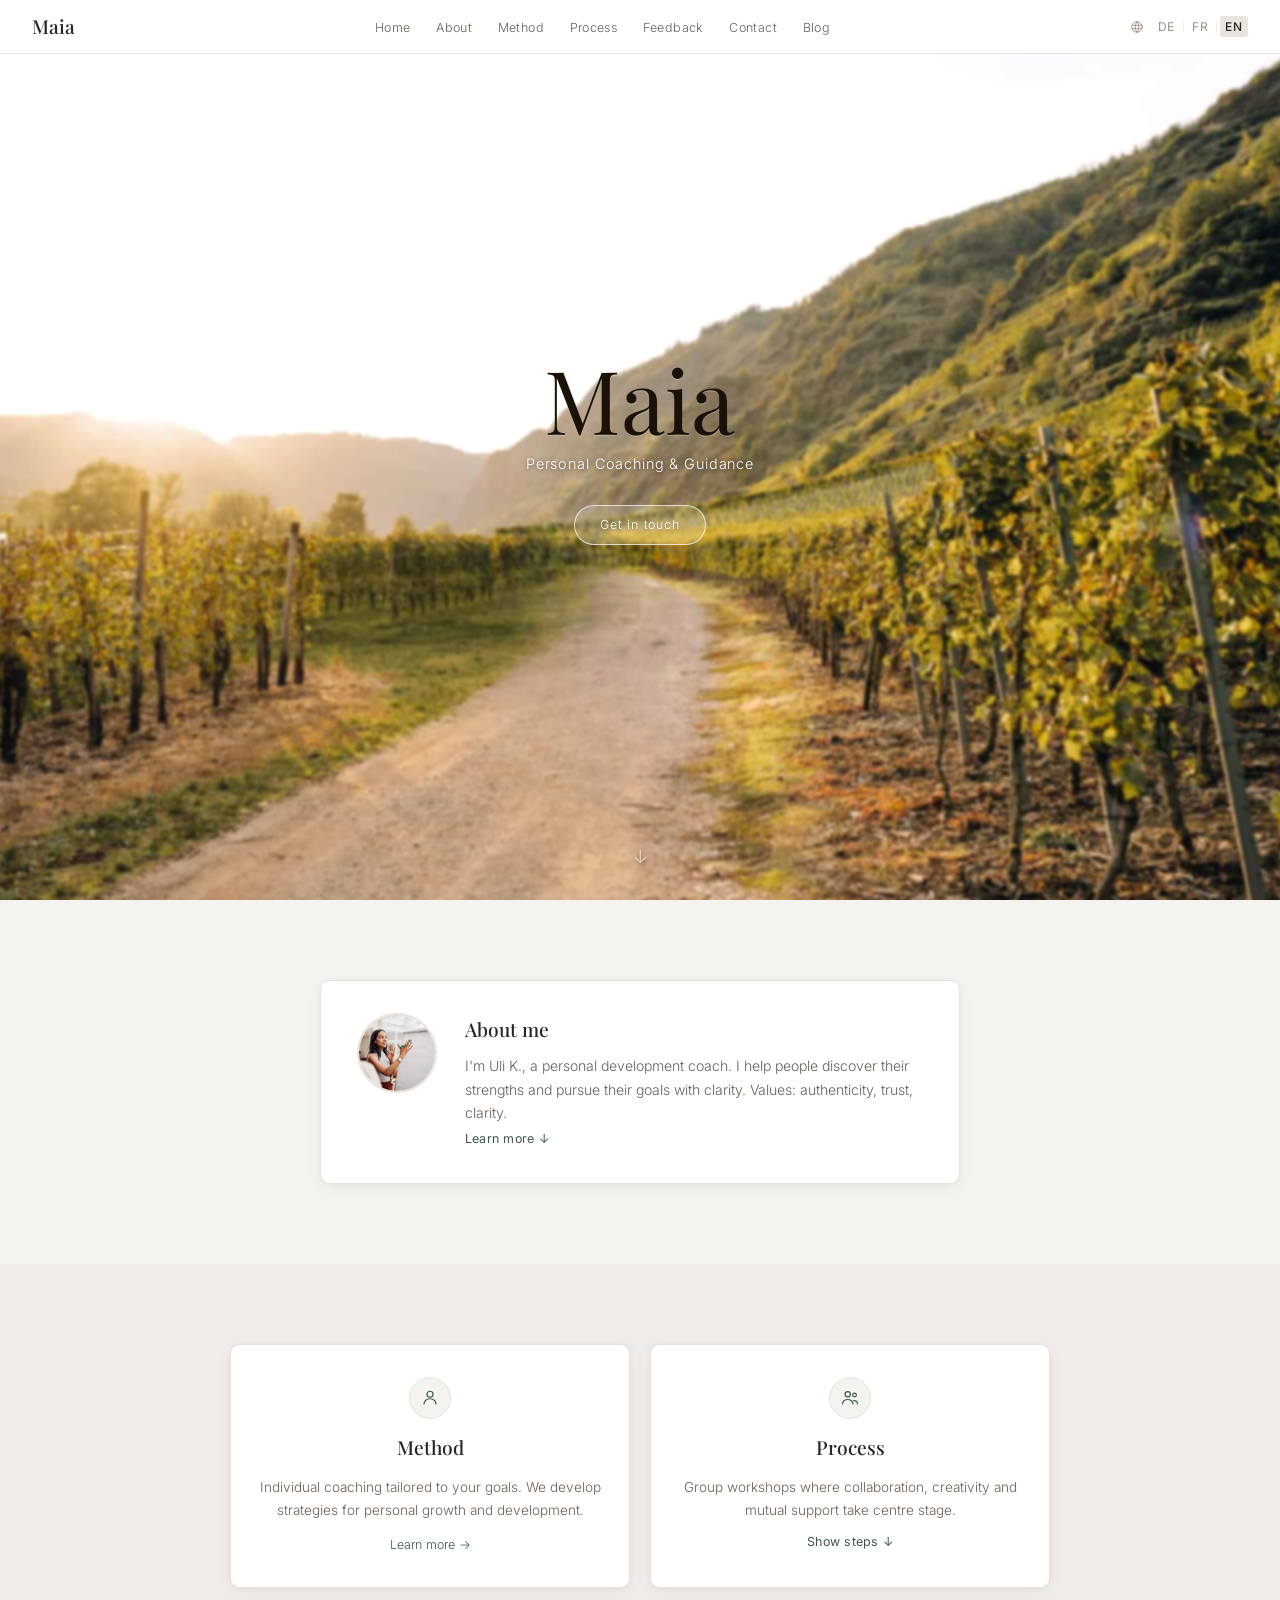
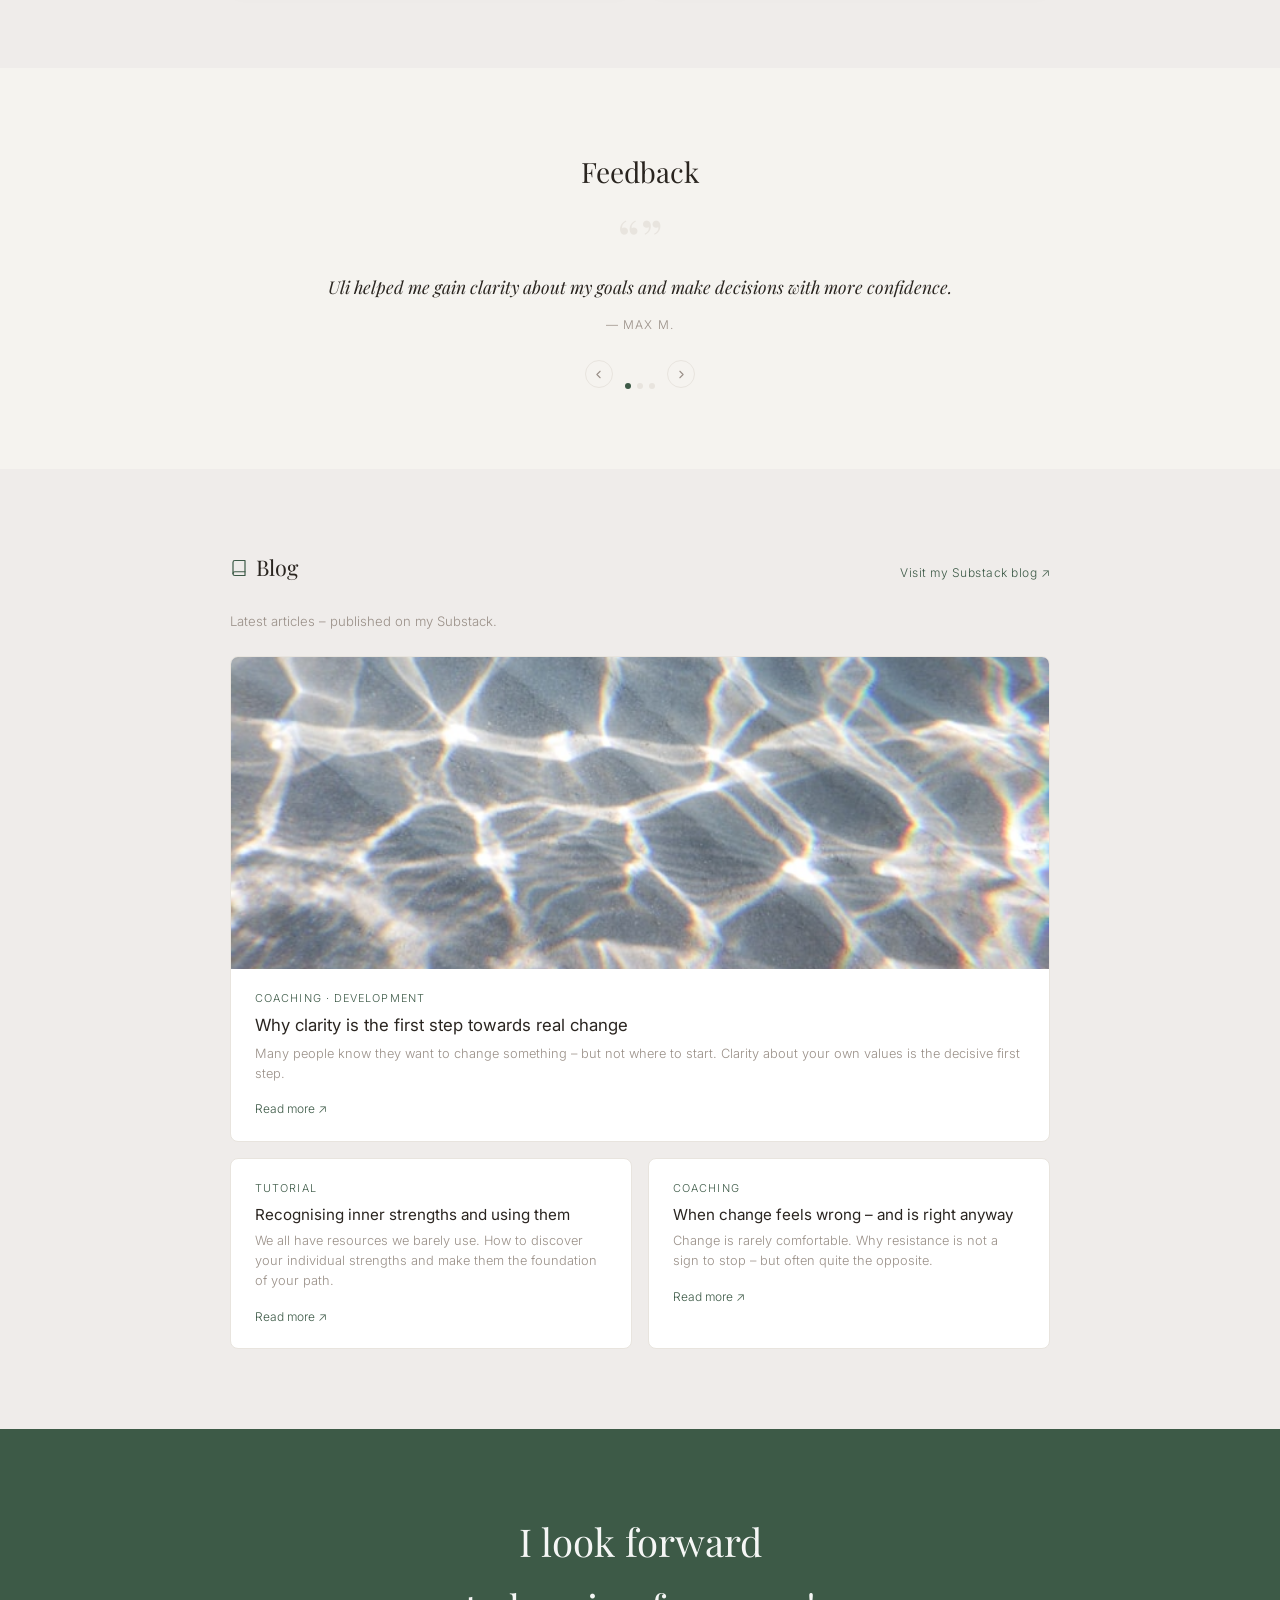
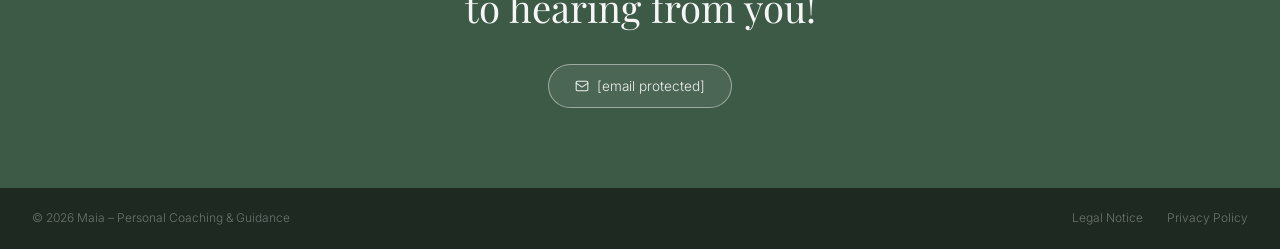
==== index.html @ 4d52a499 "Add files via upload" ====
<!DOCTYPE html>
<html lang="de">
<head>
  <meta charset="UTF-8" />
  <meta name="viewport" content="width=device-width, initial-scale=1.0" />
  <title>Maia · Coaching & Begleitung</title>

  <!-- Open Graph -->
  <meta property="og:title"       content="Maia · Persönliches Coaching & Begleitung" />
  <meta property="og:description" content="Coaching für persönliche Entwicklung – ich helfe Menschen, ihre Stärken zu entdecken und klar ihre Ziele zu verfolgen." />
  <meta property="og:type"        content="website" />
  <meta property="og:url"         content="https://maia-coaching.de/" />
  <meta property="og:image"       content="images/walk.jpg" />
  <meta property="og:locale"      content="de_DE" />
  <meta property="og:locale:alternate" content="fr_FR" />
  <meta property="og:locale:alternate" content="en_GB" />
  <meta name="description"        content="Coaching für persönliche Entwicklung – ich helfe Menschen, ihre Stärken zu entdecken und klar ihre Ziele zu verfolgen." />
  <link rel="preconnect" href="https://fonts.googleapis.com" />
  <link rel="preconnect" href="https://fonts.gstatic.com" crossorigin />
  <link href="https://fonts.googleapis.com/css2?family=Playfair+Display:ital,wght@0,400;0,500;1,400&family=Inter:wght@300;400;500&display=swap" rel="stylesheet" />
  <link rel="stylesheet" href="style.css" />

  <style>
    /* ── HERO ── */
    #hero {
      position: relative;
      height: 100vh;
      min-height: 540px;
      display: flex;
      align-items: center;
      justify-content: center;
      text-align: center;
      overflow: hidden;
    }
    .hero-img {
      position: absolute;
      inset: 0;
      width: 100%; height: 100%;
      object-fit: cover;
      object-position: center bottom;
      filter: blur(1.5px) brightness(1.02);
      transform: scale(1.02); /* verhindert weißen Rand durch blur */
    }
    .hero-content {
      position: relative;
      z-index: 2;
    }
    .hero-content h1 {
      font-family: var(--serif);
      font-size: clamp(3.2rem, 8vw, 5.5rem);
      font-weight: 400;
      line-height: 1;
      margin-bottom: .6rem;
      color: #1a1208;
      text-shadow: 0 1px 0 rgba(255,255,255,.3);
    }
    .hero-content .tagline {
      font-size: .9rem;
      font-weight: 300;
      letter-spacing: .06em;
      color: #fff;
      text-shadow: 0 1px 4px rgba(0,0,0,.5);
      margin-bottom: 1.75rem;
    }
    .btn-cta {
      display: inline-block;
      padding: .55rem 1.6rem;
      background: rgba(255,255,255,.18);
      border: 1px solid rgba(255,255,255,.7);
      color: #fff;
      font-size: .78rem;
      letter-spacing: .06em;
      border-radius: 100px;
      transition: background .2s;
      text-shadow: 0 1px 3px rgba(0,0,0,.3);
    }
    .btn-cta:hover { background: rgba(255,255,255,.3); }
    .hero-down {
      position: absolute;
      bottom: 1.75rem;
      left: 50%;
      transform: translateX(-50%);
      z-index: 2;
      color: rgba(255,255,255,.7);
      text-shadow: 0 1px 4px rgba(0,0,0,.4);
      font-size: 1.1rem;
      animation: nudge 1.2s ease-in-out infinite alternate;
    }
    @keyframes nudge {
      from { transform: translateX(-50%) translateY(0); }
      to   { transform: translateX(-50%) translateY(5px); }
    }

    #testimonials     { background: var(--bg); }
    #methods-approach { background: var(--bg-soft); }
    #blog             { background: var(--bg-soft); }

    /* ── FEEDBACK NAVIGATION ── */
    .feedback-nav {
      display: flex;
      align-items: center;
      justify-content: center;
      gap: .75rem;
      margin-top: 1.5rem;
    }
    .feedback-dots { display: flex; gap: .4rem; }
    .feedback-arrow {
      background: none;
      border: 1px solid var(--border);
      border-radius: 50%;
      width: 28px; height: 28px;
      display: flex; align-items: center; justify-content: center;
      cursor: pointer;
      color: var(--muted);
      transition: border-color .2s, color .2s;
      padding: 0;
      flex-shrink: 0;
    }
    .feedback-arrow:hover { border-color: var(--green); color: var(--green); }
    .feedback-arrow svg {
      width: 13px; height: 13px;
      fill: none;
      stroke: currentColor;
      stroke-width: 2;
      stroke-linecap: round;
      stroke-linejoin: round;
    }

    /* ── MOBILE MENU ── */
    .menu-toggle {
      display: none;
      background: none;
      border: none;
      cursor: pointer;
      padding: .3rem;
      flex-direction: column;
      gap: 5px;
      align-items: center;
      justify-content: center;
    }
    .menu-toggle span {
      display: block;
      width: 22px;
      height: 1.5px;
      background: var(--text);
      transition: transform .25s, opacity .2s;
      transform-origin: center;
    }
    .menu-toggle.open span:nth-child(1) { transform: translateY(6.5px) rotate(45deg); }
    .menu-toggle.open span:nth-child(2) { opacity: 0; }
    .menu-toggle.open span:nth-child(3) { transform: translateY(-6.5px) rotate(-45deg); }

    .mobile-menu {
      display: none;
      position: fixed;
      top: 54px; left: 0; right: 0;
      background: rgba(255,255,255,.97);
      backdrop-filter: blur(10px);
      border-bottom: 1px solid var(--border);
      z-index: 99;
      padding: 1.25rem 1.5rem 1.5rem;
      flex-direction: column;
      gap: 0;
    }
    .mobile-menu.open { display: flex; }
    .mobile-menu a {
      display: block;
      padding: .75rem 0;
      font-size: .92rem;
      color: var(--body-text);
      border-bottom: 1px solid var(--border);
      letter-spacing: .02em;
    }
    .mobile-menu a:last-child { border-bottom: none; }
    .mobile-menu a:hover { color: var(--text); }
    .mobile-lang {
      display: flex;
      gap: .5rem;
      padding-top: 1rem;
    }

    /* ── LANG SWITCHER ── */
    .lang-switcher {
      display: flex;
      align-items: center;
      gap: .1rem;
    }
    .lang-btn {
      background: none;
      border: none;
      cursor: pointer;
      font-family: var(--sans);
      font-size: .75rem;
      color: var(--muted);
      padding: .2rem .35rem;
      border-radius: 3px;
      transition: color .18s, background .18s;
      letter-spacing: .04em;
    }
    .lang-btn:hover { color: var(--text); }
    .lang-btn.active {
      color: var(--text);
      font-weight: 500;
      background: var(--border);
    }
    .lang-sep {
      color: var(--border);
      font-size: .65rem;
      user-select: none;
      pointer-events: none;
    }

    /* ── SCROLL REVEAL ── */
    .reveal {
      transition: opacity .45s ease, transform .45s ease;
    }
    .js-ready .reveal {
      opacity: 0;
      transform: translateY(16px);
    }
    .js-ready .reveal.visible {
      opacity: 1;
      transform: none;
    }
    .reveal-delay-1 { transition-delay: .08s; }
    .reveal-delay-2 { transition-delay: .16s; }

    @media (prefers-reduced-motion: reduce) {
      .reveal { opacity: 1; transform: none; transition: none; }
    }
    @media (max-width: 640px) {
      .menu-toggle  { display: flex; }
      .lang-switcher { display: none !important; }
      .nav-globe    { display: none !important; }
    }
  </style>
  <noscript><style>.js-ready .reveal{opacity:1!important;transform:none!important;}</style></noscript>
</head>
<body>

<!-- ── NAV ── -->
<nav>
  <a href="index.html" class="nav-logo">Maia</a>
  <ul class="nav-links">
    <li><a href="#hero"             data-i18n="nav_home">Home</a></li>
    <li><a href="#about"            data-i18n="nav_about">Über mich</a></li>
    <li><a href="#methods-approach" data-i18n="nav_method">Methode</a></li>
    <li><a href="#methods-approach" data-i18n="nav_process">Ablauf</a></li>
    <li><a href="#testimonials"     data-i18n="nav_feedback">Feedback</a></li>
    <li><a href="#contact"          data-i18n="nav_contact">Kontakt</a></li>
    <li><a href="#blog" data-i18n="nav_blog">Blog</a></li>
  </ul>
  <div class="nav-right">
    <svg class="nav-globe" viewBox="0 0 24 24" aria-hidden="true">
      <circle cx="12" cy="12" r="9"/>
      <path d="M3.6 9h16.8M3.6 15h16.8"/>
      <path d="M12 3a13.5 13.5 0 0 1 0 18M12 3a13.5 13.5 0 0 0 0 18"/>
    </svg>
    <div class="lang-switcher">
      <button class="lang-btn active" onclick="setLang('de')">DE</button>
      <span class="lang-sep">|</span>
      <button class="lang-btn" onclick="setLang('fr')">FR</button>
      <span class="lang-sep">|</span>
      <button class="lang-btn" onclick="setLang('en')">EN</button>
    </div>
    <button class="menu-toggle" id="menuToggle" onclick="toggleMenu()" aria-label="Menü">
      <span></span><span></span><span></span>
    </button>
  </div>
</nav>

<!-- ── MOBILE MENU ── -->
<div class="mobile-menu" id="mobileMenu">
  <a href="#hero"             onclick="closeMenu()" data-i18n="nav_home">Home</a>
  <a href="#about"            onclick="closeMenu()" data-i18n="nav_about">Über mich</a>
  <a href="#methods-approach" onclick="closeMenu()" data-i18n="nav_method">Methode</a>
  <a href="#methods-approach" onclick="closeMenu()" data-i18n="nav_process">Ablauf</a>
  <a href="#testimonials"     onclick="closeMenu()" data-i18n="nav_feedback">Feedback</a>
  <a href="#contact"          onclick="closeMenu()" data-i18n="nav_contact">Kontakt</a>
  <a href="#blog" data-i18n="nav_blog">Blog</a>
  <div class="mobile-lang">
    <button class="lang-btn active" onclick="setLang('de');closeMenu()">DE</button>
    <span class="lang-sep">|</span>
    <button class="lang-btn" onclick="setLang('fr');closeMenu()">FR</button>
    <span class="lang-sep">|</span>
    <button class="lang-btn" onclick="setLang('en');closeMenu()">EN</button>
  </div>
</div>

<!-- ── HERO ── -->
<section id="hero">
  <img class="hero-img"
    src="images/walk.jpg"
    alt="Weg durch Weinberge"
  />
  <div class="hero-content">
    <h1>Maia</h1>
    <p class="tagline" data-i18n="hero_tagline">Persönliches Coaching & Begleitung</p>
    <a href="#contact" class="btn-cta" data-i18n="hero_cta">Jetzt Kontakt aufnehmen</a>
  </div>
  <div class="hero-down" aria-hidden="true">↓</div>
</section>

<!-- ── ÜBER MICH ── -->
<section class="page-section" id="about">
  <div class="content-col">
    <div class="card about-card reveal">
      <img class="about-portrait"
        src="images/portrait.webp"
        alt="Portrait Uli K."
      />
      <div class="about-text-block">
        <h2 data-i18n="about_title">Über mich</h2>
        <p data-i18n="about_text">Ich bin Uli K., Coach für persönliche Entwicklung. Ich helfe Menschen, ihre Stärken zu entdecken und klar ihre Ziele zu verfolgen. Werte: Authentizität, Vertrauen, Klarheit.</p>
        <button class="toggle-btn" onclick="toggleAbout(this)">
          <span data-i18n="about_more">Mehr erfahren</span> <span class="chev">↓</span>
        </button>
        <div class="about-extra">
          <p style="font-size:.85rem;color:var(--body-text);margin-bottom:.75rem;" data-i18n="about_focus_label">Meine Schwerpunkte:</p>
          <ul class="focus-list">
            <li data-i18n="focus_1">Persönliche Entwicklung</li>
            <li data-i18n="focus_2">Zielklarheit & Strategie</li>
            <li data-i18n="focus_3">Workshops & Coaching</li>
          </ul>
        </div>
      </div>
    </div>
  </div>
</section>

<!-- ── METHODE & ABLAUF ── -->
<section class="page-section" id="methods-approach">
  <div class="content-col-wide">
    <div class="two-cards">

      <div class="card method-card reveal">
        <span class="icon-circle" aria-hidden="true">
          <svg viewBox="0 0 24 24"><circle cx="12" cy="7" r="4"/><path d="M4 20c0-4 3.6-7 8-7s8 3 8 7"/></svg>
        </span>
        <h3 data-i18n="method_title">Methode</h3>
        <p data-i18n="method_text">Persönliches Einzelcoaching, maßgeschneidert auf Ihre Ziele. Wir erarbeiten Strategien für Entwicklung und Wachstum.</p>
        <a href="methods.html" class="card-link" data-i18n="method_link">Mehr erfahren →</a>
      </div>

      <div class="card method-card reveal reveal-delay-1">
        <span class="icon-circle" aria-hidden="true">
          <svg viewBox="0 0 24 24"><circle cx="9" cy="7" r="3.5"/><path d="M2 20c0-3.3 3.1-6 7-6s7 2.7 7 6"/><circle cx="18" cy="8" r="2.5"/><path d="M22 20c0-2.5-2.2-4.5-5-4.5"/></svg>
        </span>
        <h3 data-i18n="process_title">Ablauf</h3>
        <p data-i18n="process_text">Gruppenworkshops, in denen Zusammenarbeit, Kreativität und gegenseitige Unterstützung im Vordergrund stehen.</p>
        <button class="toggle-btn card-link" onclick="toggleSteps(this)">
          <span data-i18n="process_toggle">Schritte anzeigen</span> <span class="chev">↓</span>
        </button>
        <div class="card-steps-block">
          <ol class="steps-list">
            <li data-i18n="step_1">Erstgespräch – Kennenlernen und Ziele definieren.</li>
            <li data-i18n="step_2">Individuelle Analyse – Stärken, Potenziale und Herausforderungen.</li>
            <li data-i18n="step_3">Begleitung – Umsetzungsschritte und Feedback.</li>
          </ol>
        </div>
      </div>

    </div>
  </div>
</section>

<!-- ── FEEDBACK ── -->
<section class="page-section centered" id="testimonials">
  <div class="content-col">
    <h2 class="section-heading reveal" data-i18n="feedback_title">Feedback</h2>
    <div style="margin-top:1.75rem;" class="reveal reveal-delay-1">
      <div class="feedback-quote-icon">&ldquo;&rdquo;</div>
      <p class="feedback-quote" id="q-text"></p>
      <p class="feedback-author" id="q-author"></p>
    </div>
    <div class="feedback-nav">
      <button class="feedback-arrow" onclick="stepQuote(-1)" aria-label="Vorheriges Zitat">
        <svg viewBox="0 0 24 24"><polyline points="15 18 9 12 15 6"/></svg>
      </button>
      <div class="feedback-dots">
        <button class="dot active" onclick="showQuote(0,this)" aria-label="1"></button>
        <button class="dot"        onclick="showQuote(1,this)" aria-label="2"></button>
        <button class="dot"        onclick="showQuote(2,this)" aria-label="3"></button>
      </div>
      <button class="feedback-arrow" onclick="stepQuote(1)" aria-label="Nächstes Zitat">
        <svg viewBox="0 0 24 24"><polyline points="9 18 15 12 9 6"/></svg>
      </button>
    </div>
  </div>
</section>

<!-- ── BLOG ── -->
<section class="page-section" id="blog">
  <div class="content-col-wide">
    <div class="blog-header">
      <h2>
        <svg width="18" height="18" viewBox="0 0 24 24" fill="none" stroke="var(--green)" stroke-width="1.6" stroke-linecap="round" stroke-linejoin="round" aria-hidden="true">
          <path d="M4 19.5A2.5 2.5 0 0 1 6.5 17H20"/>
          <path d="M6.5 2H20v20H6.5A2.5 2.5 0 0 1 4 19.5v-15A2.5 2.5 0 0 1 6.5 2z"/>
        </svg>
        Blog
      </h2>
      <a href="#" class="blog-all" data-i18n="blog_all">Zum Blog auf Substack ↗</a>
    </div>
    <p class="blog-sub" data-i18n="blog_sub">Aktuelle Artikel – erschienen auf meinem Substack.</p>

    <a href="#" class="blog-featured reveal">
      <img class="blog-featured-img"
        src="images/clearity-unsplash.jpg"
        alt="Coaching Artikel"
      />
      <div class="blog-body">
        <div class="blog-tag" data-i18n="blog1_tag">Coaching · Entwicklung</div>
        <div class="blog-title blog-title-lg" data-i18n="blog1_title">Warum Klarheit der erste Schritt zu echtem Wandel ist</div>
        <p class="blog-excerpt" data-i18n="blog1_excerpt">Viele Menschen wissen, dass sie etwas verändern möchten – aber nicht, wo sie anfangen sollen. Klarheit über die eigenen Werte ist der entscheidende erste Schritt.</p>
        <span class="blog-readmore" data-i18n="blog_read">Weiterlesen ↗</span>
      </div>
    </a>

    <div class="blog-two">
      <a href="#" class="blog-card reveal">
        <div class="blog-tag">Tutorial</div>
        <div class="blog-title" data-i18n="blog2_title">Innere Stärken erkennen und gezielt einsetzen</div>
        <p class="blog-excerpt" data-i18n="blog2_excerpt">Wir alle haben Ressourcen, die wir kaum nutzen.</p>
        <span class="blog-readmore" data-i18n="blog_read">Weiterlesen →</span>
      </a>
      <a href="#" class="blog-card reveal reveal-delay-1">
        <div class="blog-tag">Coaching</div>
        <div class="blog-title" data-i18n="blog3_title">Wenn Veränderung sich falsch anfühlt – und trotzdem richtig ist</div>
        <p class="blog-excerpt" data-i18n="blog3_excerpt">Veränderung ist selten bequem.</p>
        <span class="blog-readmore" data-i18n="blog_read">Weiterlesen →</span>
      </a>
    </div>

  </div>
</section>

<!-- ── KONTAKT ── -->
<section class="section-contact" id="contact">
  <h2 class="reveal" data-i18n="contact_heading">Ich freue mich darauf,<br>von Ihnen zu hören!</h2>
  <a href="/cdn-cgi/l/email-protection#62090d0c16030916220f030b034c0607" class="contact-btn reveal reveal-delay-1">
    <svg width="14" height="14" viewBox="0 0 24 24" fill="none" stroke="currentColor" stroke-width="1.8" stroke-linecap="round" stroke-linejoin="round" aria-hidden="true">
      <rect x="2" y="4" width="20" height="16" rx="2"/>
      <path d="m2 7 10 7 10-7"/>
    </svg>
    <span class="__cf_email__" data-cfemail="4e2521203a2f253a0e232f272f602a2b">[email&#160;protected]</span>
  </a>
</section>

<!-- ── FOOTER ── -->
<footer>
  <span>© 2026 Maia – <span data-i18n="footer_tagline">Persönliches Coaching & Begleitung</span></span>
  <div class="footer-links">
    <a href="impressum.html" data-i18n="footer_imprint">Impressum</a>
    <a href="impressum.html#datenschutz" data-i18n="footer_privacy">Datenschutz</a>
  </div>
</footer>

<script data-cfasync="false" src="/cdn-cgi/scripts/5c5dd728/cloudflare-static/email-decode.min.js"></script><script>
/* ═══════════════════════════════════════════
   ÜBERSETZUNGEN / TRANSLATIONS
   ═══════════════════════════════════════════ */
const i18n = {
  de: {
    nav_home:'Home', nav_about:'Über mich', nav_method:'Methode',
    nav_process:'Ablauf', nav_feedback:'Feedback', nav_contact:'Kontakt', nav_blog:'Blog',
    hero_tagline:'Persönliches Coaching & Begleitung',
    hero_cta:'Jetzt Kontakt aufnehmen',
    about_title:'Über mich',
    about_text:'Ich bin Uli K., Coach für persönliche Entwicklung. Ich helfe Menschen, ihre Stärken zu entdecken und klar ihre Ziele zu verfolgen. Werte: Authentizität, Vertrauen, Klarheit.',
    about_more:'Mehr erfahren', about_less:'Weniger anzeigen',
    about_focus_label:'Meine Schwerpunkte:',
    focus_1:'Persönliche Entwicklung', focus_2:'Zielklarheit & Strategie', focus_3:'Workshops & Coaching',
    method_title:'Methode',
    method_text:'Persönliches Einzelcoaching, maßgeschneidert auf Ihre Ziele. Wir erarbeiten Strategien für Entwicklung und Wachstum.',
    method_link:'Mehr erfahren →',
    process_title:'Ablauf',
    process_text:'Gruppenworkshops, in denen Zusammenarbeit, Kreativität und gegenseitige Unterstützung im Vordergrund stehen.',
    process_toggle:'Schritte anzeigen', process_hide:'Ausblenden',
    step_1:'Erstgespräch – Kennenlernen und Ziele definieren.',
    step_2:'Individuelle Analyse – Stärken, Potenziale und Herausforderungen.',
    step_3:'Begleitung – Umsetzungsschritte und Feedback.',
    feedback_title:'Feedback',
    quotes:[
      {text:'Uli hat mir geholfen, Klarheit über meine Ziele zu bekommen und selbstbewusster Entscheidungen zu treffen.', author:'— Max M.'},
      {text:'Die Begleitung war genau richtig. Ich fühle mich jetzt viel klarer in meinem Weg.', author:'— Sara L., Zürich'},
      {text:'Ich hätte nicht gedacht, wie viel sich in kurzer Zeit verschieben kann. Danke für diesen Raum.', author:'— Jonas W., Berlin'},
    ],
    blog_all:'Zum Blog auf Substack ↗',
    blog_sub:'Aktuelle Artikel – erschienen auf meinem Substack.',
    blog_read:'Weiterlesen ↗',
    blog1_tag:'Coaching · Entwicklung',
    blog1_title:'Warum Klarheit der erste Schritt zu echtem Wandel ist',
    blog1_excerpt:'Viele Menschen wissen, dass sie etwas verändern möchten – aber nicht, wo sie anfangen sollen. Klarheit über die eigenen Werte ist der entscheidende erste Schritt.',
    blog2_title:'Innere Stärken erkennen und gezielt einsetzen',
    blog2_excerpt:'Wir alle haben Ressourcen, die wir kaum nutzen. Wie Sie Ihre individuellen Stärken entdecken und als Grundlage für Ihren Weg nutzen.',
    blog3_title:'Wenn Veränderung sich falsch anfühlt – und trotzdem richtig ist',
    blog3_excerpt:'Veränderung ist selten bequem. Warum Widerstand kein Zeichen ist, aufzuhören – sondern oft das Gegenteil.',
    contact_heading:'Ich freue mich darauf,<br>von Ihnen zu hören!',
    footer_tagline:'Persönliches Coaching & Begleitung',
    footer_imprint:'Impressum', footer_privacy:'Datenschutz',
  },

  fr: {
    nav_home:'Accueil', nav_about:'À propos', nav_method:'Méthode',
    nav_process:'Déroulement', nav_feedback:'Avis', nav_contact:'Contact', nav_blog:'Blog',
    hero_tagline:'Coaching personnel & accompagnement',
    hero_cta:'Prendre contact',
    about_title:'À propos de moi',
    about_text:'Je suis Uli K., coach en développement personnel. J\'aide les gens à découvrir leurs forces et à poursuivre leurs objectifs avec clarté. Valeurs : authenticité, confiance, clarté.',
    about_more:'En savoir plus', about_less:'Réduire',
    about_focus_label:'Mes domaines :',
    focus_1:'Développement personnel', focus_2:'Clarté des objectifs & stratégie', focus_3:'Ateliers & coaching',
    method_title:'Méthode',
    method_text:'Coaching individuel personnalisé selon vos objectifs. Nous élaborons des stratégies pour votre développement et votre croissance.',
    method_link:'En savoir plus →',
    process_title:'Déroulement',
    process_text:'Ateliers de groupe où la collaboration, la créativité et le soutien mutuel sont au premier plan.',
    process_toggle:'Voir les étapes', process_hide:'Masquer',
    step_1:'Premier entretien – Faire connaissance et définir les objectifs.',
    step_2:'Analyse individuelle – Forces, potentiels et défis.',
    step_3:'Accompagnement – Étapes de mise en œuvre et retours.',
    feedback_title:'Avis',
    quotes:[
      {text:'Uli m\'a aidée à voir clair dans mes objectifs et à prendre des décisions avec plus de confiance.', author:'— Max M.'},
      {text:'L\'accompagnement était juste ce qu\'il fallait. Je me sens aujourd\'hui beaucoup plus claire dans mon chemin.', author:'— Sara L., Zurich'},
      {text:'Je n\'aurais pas imaginé à quel point les choses peuvent évoluer en si peu de temps. Merci pour cet espace.', author:'— Jonas W., Berlin'},
    ],
    blog_all:'Voir le blog sur Substack ↗',
    blog_sub:'Articles récents – publiés sur mon Substack.',
    blog_read:'Lire la suite ↗',
    blog1_tag:'Coaching · Développement',
    blog1_title:'Pourquoi la clarté est le premier pas vers un vrai changement',
    blog1_excerpt:'Beaucoup de gens savent qu\'ils veulent changer quelque chose – mais pas par où commencer. La clarté sur ses valeurs est l\'étape décisive.',
    blog2_title:'Reconnaître ses forces intérieures et les utiliser',
    blog2_excerpt:'Nous avons tous des ressources que nous utilisons à peine. Comment découvrir vos forces et en faire la base de votre chemin.',
    blog3_title:'Quand le changement semble faux – et est pourtant juste',
    blog3_excerpt:'Le changement est rarement confortable. Pourquoi la résistance n\'est pas un signe d\'arrêter – mais souvent le contraire.',
    contact_heading:'J\'ai hâte<br>d\'avoir de vos nouvelles !',
    footer_tagline:'Coaching personnel & accompagnement',
    footer_imprint:'Mentions légales', footer_privacy:'Confidentialité',
  },

  en: {
    nav_home:'Home', nav_about:'About', nav_method:'Method',
    nav_process:'Process', nav_feedback:'Feedback', nav_contact:'Contact', nav_blog:'Blog',
    hero_tagline:'Personal Coaching & Guidance',
    hero_cta:'Get in touch',
    about_title:'About me',
    about_text:'I\'m Uli K., a personal development coach. I help people discover their strengths and pursue their goals with clarity. Values: authenticity, trust, clarity.',
    about_more:'Learn more', about_less:'Show less',
    about_focus_label:'My focus areas:',
    focus_1:'Personal development', focus_2:'Goal clarity & strategy', focus_3:'Workshops & coaching',
    method_title:'Method',
    method_text:'Individual coaching tailored to your goals. We develop strategies for personal growth and development.',
    method_link:'Learn more →',
    process_title:'Process',
    process_text:'Group workshops where collaboration, creativity and mutual support take centre stage.',
    process_toggle:'Show steps', process_hide:'Hide',
    step_1:'Initial conversation – getting to know each other and defining goals.',
    step_2:'Individual analysis – strengths, potential and challenges.',
    step_3:'Ongoing support – implementation steps and feedback.',
    feedback_title:'Feedback',
    quotes:[
      {text:'Uli helped me gain clarity about my goals and make decisions with more confidence.', author:'— Max M.'},
      {text:'The support was exactly right – I feel so much clearer about my path now.', author:'— Sara L., Zurich'},
      {text:'I wouldn\'t have believed how much could shift in such a short time. Thank you for this space.', author:'— Jonas W., Berlin'},
    ],
    blog_all:'Visit my Substack blog ↗',
    blog_sub:'Latest articles – published on my Substack.',
    blog_read:'Read more ↗',
    blog1_tag:'Coaching · Development',
    blog1_title:'Why clarity is the first step towards real change',
    blog1_excerpt:'Many people know they want to change something – but not where to start. Clarity about your own values is the decisive first step.',
    blog2_title:'Recognising inner strengths and using them',
    blog2_excerpt:'We all have resources we barely use. How to discover your individual strengths and make them the foundation of your path.',
    blog3_title:'When change feels wrong – and is right anyway',
    blog3_excerpt:'Change is rarely comfortable. Why resistance is not a sign to stop – but often quite the opposite.',
    contact_heading:'I look forward<br>to hearing from you!',
    footer_tagline:'Personal Coaching & Guidance',
    footer_imprint:'Legal Notice', footer_privacy:'Privacy Policy',
  },
};

/* ═══════════════════════════════════════════
   ENGINE
   ═══════════════════════════════════════════ */
let currentLang  = 'de';
let currentQuote = 0;

function setLang(lang) {
  currentLang = lang;
  const t = i18n[lang];
  document.documentElement.lang = lang;

  // Translate every [data-i18n] element
  document.querySelectorAll('[data-i18n]').forEach(el => {
    const key = el.getAttribute('data-i18n');
    if (t[key] !== undefined) el.innerHTML = t[key];
  });

  // Re-render current quote in new language
  showQuote(currentQuote, document.querySelectorAll('.dot')[currentQuote]);

  // Fix expand-button texts that may already be open
  document.querySelectorAll('.toggle-btn.open').forEach(btn => {
    const span = btn.querySelector('[data-i18n]');
    if (!span) return;
    const key = span.getAttribute('data-i18n');
    if (key === 'about_more')      span.textContent = t.about_less;
    if (key === 'process_toggle')  span.textContent = t.process_hide;
  });

  // Update active lang button
  document.querySelectorAll('.lang-btn').forEach(btn => {
    btn.classList.toggle('active', btn.textContent.trim().toLowerCase() === lang);
  });
}

function showQuote(i, dot) {
  currentQuote = i;
  const q = i18n[currentLang].quotes[i];
  document.getElementById('q-text').textContent   = q.text;
  document.getElementById('q-author').textContent = q.author;
  document.querySelectorAll('.dot').forEach(d => d.classList.remove('active'));
  if (dot) dot.classList.add('active');
}

function toggleAbout(btn) {
  const extra = btn.nextElementSibling;
  const open  = extra.classList.toggle('open');
  btn.classList.toggle('open', open);
  const span = btn.querySelector('[data-i18n]');
  span.textContent = open ? i18n[currentLang].about_less : i18n[currentLang].about_more;
}

function toggleSteps(btn) {
  const block = btn.nextElementSibling;
  const open  = block.classList.toggle('open');
  btn.classList.toggle('open', open);
  const span = btn.querySelector('[data-i18n]');
  span.textContent = open ? i18n[currentLang].process_hide : i18n[currentLang].process_toggle;
}

// ── Scroll Reveal ──
document.body.classList.add('js-ready');
const observer = new IntersectionObserver(entries => {
  entries.forEach(e => {
    if (e.isIntersecting) {
      e.target.classList.add('visible');
      observer.unobserve(e.target);
    }
  });
}, { threshold: 0.08 });
document.querySelectorAll('.reveal').forEach(el => observer.observe(el));

// ── Browser-Sprache erkennen ──
(function() {
  const supported = ['de', 'fr', 'en'];
  // navigator.languages gibt z.B. ['fr-CH', 'fr', 'de'] zurück
  const preferred = (navigator.languages || [navigator.language || 'de'])
    .map(l => l.slice(0, 2).toLowerCase())
    .find(l => supported.includes(l));
  if (preferred && preferred !== 'de') setLang(preferred);
})();

// Init first quote
showQuote(0, document.querySelector('.dot'));

function toggleMenu() {
  const menu   = document.getElementById('mobileMenu');
  const toggle = document.getElementById('menuToggle');
  const open   = menu.classList.toggle('open');
  toggle.classList.toggle('open', open);
}
function closeMenu() {
  document.getElementById('mobileMenu').classList.remove('open');
  document.getElementById('menuToggle').classList.remove('open');
}
function stepQuote(dir) {
  const total = i18n[currentLang].quotes.length;
  const next  = (currentQuote + dir + total) % total;
  showQuote(next, document.querySelectorAll('.dot')[next]);
}
</script>
</body>
</html>
---- style.css ----
/* ═══════════════════════════════════════════════
   MAIA · Coaching & Begleitung
   style.css – gemeinsames Stylesheet
   ═══════════════════════════════════════════════ */

/* ── TOKENS ── */
:root {
  --bg:        #f5f3ef;
  --bg-soft:   #efecea;
  --white:     #ffffff;
  --border:    #e8e4de;
  --text:      #2a2520;
  --muted:     #9a9088;
  --body-text: #6a6058;
  --green:     #3d5a47;
  --green-d:   #2e4436;
  --green-footer: #1e2922;
  --serif:     'Playfair Display', Georgia, serif;
  --sans:      'Inter', system-ui, sans-serif;
}

/* ── RESET ── */
*, *::before, *::after { box-sizing: border-box; margin: 0; padding: 0; }
html { scroll-behavior: smooth; }
body {
  background: var(--bg);
  color: var(--text);
  font-family: var(--sans);
  font-size: 15px;
  font-weight: 300;
  line-height: 1.7;
}
a { color: inherit; text-decoration: none; }
img { display: block; max-width: 100%; }

/* ── NAV ── */
nav {
  position: fixed;
  top: 0; left: 0; right: 0;
  z-index: 100;
  background: rgba(255,255,255,0.92);
  backdrop-filter: blur(10px);
  -webkit-backdrop-filter: blur(10px);
  border-bottom: 1px solid var(--border);
  height: 54px;
  display: flex;
  align-items: center;
  justify-content: space-between;
  padding: 0 2rem;
}
.nav-logo {
  font-family: var(--serif);
  font-size: 1.2rem;
  font-weight: 500;
  color: var(--text);
}
.nav-links {
  display: flex;
  gap: 1.6rem;
  list-style: none;
}
.nav-links a {
  font-size: .78rem;
  color: var(--body-text);
  letter-spacing: .03em;
  transition: color .18s;
}
.nav-links a:hover { color: var(--text); }
.nav-links a.active { color: var(--text); font-weight: 400; }
.nav-right {
  display: flex;
  align-items: center;
  gap: .5rem;
  font-size: .75rem;
  color: var(--muted);
}
/* SVG globe icon (inline, no emoji) */
.nav-globe {
  width: 14px;
  height: 14px;
  stroke: var(--muted);
  fill: none;
  stroke-width: 1.5;
  stroke-linecap: round;
  stroke-linejoin: round;
}

/* ── PAGE LAYOUT ── */
.page-section { padding: 5rem 1.5rem; }
.content-col  { max-width: 640px; margin: 0 auto; }
.content-col-wide { max-width: 820px; margin: 0 auto; }
.centered { text-align: center; }

/* ── HEADINGS ── */
.section-heading {
  font-family: var(--serif);
  font-size: 1.75rem;
  font-weight: 400;
  color: var(--text);
  margin-bottom: .25rem;
}
.section-sub {
  font-size: .85rem;
  color: var(--muted);
  margin-bottom: 2rem;
}

/* ── CARD BASE ── */
.card {
  background: var(--white);
  border: 1px solid var(--border);
  border-radius: 10px;
  box-shadow: 0 1px 6px rgba(0,0,0,.04), 0 4px 18px rgba(0,0,0,.04);
}

/* ── ICON CIRCLE (replaces emojis) ── */
/* Usage: <span class="icon-circle">SVG here</span> */
.icon-circle {
  width: 42px;
  height: 42px;
  border-radius: 50%;
  background: var(--bg);
  border: 1px solid var(--border);
  display: flex;
  align-items: center;
  justify-content: center;
  flex-shrink: 0;
  color: var(--green);
}
.icon-circle svg {
  width: 18px;
  height: 18px;
  stroke: var(--green);
  fill: none;
  stroke-width: 1.6;
  stroke-linecap: round;
  stroke-linejoin: round;
}

/* ── TOGGLE BUTTON (expand/collapse) ── */
.toggle-btn {
  display: inline-flex;
  align-items: center;
  gap: .3rem;
  font-size: .78rem;
  color: var(--green);
  background: none;
  border: none;
  cursor: pointer;
  font-family: var(--sans);
  padding: 0;
  letter-spacing: .02em;
  transition: color .2s;
}
.toggle-btn:hover { color: var(--green-d); }
.toggle-btn .chev { transition: transform .22s; display: inline-block; }
.toggle-btn.open .chev { transform: rotate(180deg); }

/* ── ABOUT CARD ── */
.about-card {
  display: flex;
  align-items: flex-start;
  gap: 1.75rem;
  padding: 2rem 2.25rem;
}
.about-portrait {
  width: 80px;
  height: 80px;
  border-radius: 50%;
  object-fit: cover;
  object-position: top;
  flex-shrink: 0;
  border: 2px solid var(--border);
}
.about-text-block h2 {
  font-family: var(--serif);
  font-size: 1.2rem;
  font-weight: 500;
  margin-bottom: .5rem;
}
.about-text-block p {
  font-size: .88rem;
  color: var(--body-text);
  line-height: 1.7;
}
.about-extra {
  display: none;
  margin-top: .9rem;
  padding-top: .9rem;
  border-top: 1px solid var(--border);
}
.about-extra.open { display: block; }
.focus-list {
  list-style: none;
  display: flex;
  flex-direction: column;
  gap: .3rem;
}
.focus-list li {
  font-size: .85rem;
  color: var(--body-text);
  display: flex;
  align-items: center;
  gap: .5rem;
}
.focus-list li::before {
  content: '';
  width: 4px; height: 4px;
  border-radius: 50%;
  background: var(--green);
  flex-shrink: 0;
}

/* ── METHOD CARDS ── */
.two-cards {
  display: grid;
  grid-template-columns: 1fr 1fr;
  gap: 1.25rem;
}
.method-card {
  padding: 2rem 1.75rem;
  display: flex;
  flex-direction: column;
  align-items: center;
  text-align: center;
  gap: .75rem;
}
.method-card h3 {
  font-family: var(--serif);
  font-size: 1.2rem;
  font-weight: 500;
  color: var(--text);
}
.method-card p {
  font-size: .85rem;
  color: var(--body-text);
  line-height: 1.7;
}
.card-link {
  display: inline-flex;
  align-items: center;
  gap: .25rem;
  font-size: .78rem;
  color: var(--green);
  transition: color .2s;
}
.card-link:hover { color: var(--green-d); text-decoration: underline; }
.card-steps-block {
  display: none;
  width: 100%;
  text-align: left;
  margin-top: .75rem;
  border-top: 1px solid var(--border);
  padding-top: .9rem;
}
.card-steps-block.open { display: block; }
.steps-list {
  list-style: none;
  display: flex;
  flex-direction: column;
  gap: .65rem;
  counter-reset: s;
}
.steps-list li {
  counter-increment: s;
  display: flex;
  gap: .65rem;
  font-size: .83rem;
  color: var(--body-text);
}
.steps-list li::before {
  content: counter(s);
  min-width: 20px; height: 20px;
  border-radius: 50%;
  background: var(--bg);
  border: 1px solid var(--border);
  display: flex; align-items: center; justify-content: center;
  font-size: .7rem;
  color: var(--muted);
  flex-shrink: 0;
  margin-top: .1rem;
}

/* ── FEEDBACK / TESTIMONIALS ── */
.feedback-quote-icon {
  font-family: var(--serif);
  font-size: 3.5rem;
  line-height: .5;
  color: var(--border);
  margin-bottom: 1.25rem;
}
.feedback-quote {
  font-family: var(--serif);
  font-style: italic;
  font-size: 1.1rem;
  line-height: 1.65;
  color: var(--text);
  margin-bottom: .9rem;
}
.feedback-author {
  font-size: .75rem;
  letter-spacing: .1em;
  text-transform: uppercase;
  color: var(--muted);
}
.feedback-dots {
  display: flex;
  justify-content: center;
  gap: .4rem;
  margin-top: 1.5rem;
}
.dot {
  width: 6px; height: 6px;
  border-radius: 50%;
  background: var(--border);
  cursor: pointer;
  transition: background .2s;
  border: none;
  padding: 0;
}
.dot.active { background: var(--green); }

/* ── BLOG ── */
.blog-header {
  display: flex;
  align-items: baseline;
  justify-content: space-between;
  margin-bottom: 1.5rem;
}
.blog-header h2 {
  display: flex;
  align-items: center;
  gap: .5rem;
  font-family: var(--serif);
  font-size: 1.35rem;
  font-weight: 400;
}
.blog-sub {
  font-size: .82rem;
  color: var(--muted);
  margin-bottom: 1.5rem;
}
.blog-all {
  font-size: .75rem;
  color: var(--green);
  letter-spacing: .04em;
}
.blog-all:hover { text-decoration: underline; }
.blog-featured {
  display: block;
  margin-bottom: 1rem;
  border-radius: 8px;
  overflow: hidden;
  border: 1px solid var(--border);
  background: var(--white);
  transition: box-shadow .2s;
}
.blog-featured:hover { box-shadow: 0 4px 16px rgba(0,0,0,.08); }
.blog-featured-img {
  width: 100%;
  aspect-ratio: 21/8;
  object-fit: cover;
}
.blog-two {
  display: grid;
  grid-template-columns: 1fr 1fr;
  gap: 1rem;
}
.blog-card {
  display: block;
  background: var(--white);
  border: 1px solid var(--border);
  border-radius: 8px;
  padding: 1.25rem 1.5rem;
  transition: box-shadow .2s;
}
.blog-card:hover { box-shadow: 0 4px 16px rgba(0,0,0,.08); }
.blog-body { padding: 1.25rem 1.5rem; }
.blog-tag {
  font-size: .68rem;
  letter-spacing: .1em;
  text-transform: uppercase;
  color: var(--green);
  margin-bottom: .4rem;
}
.blog-title {
  font-size: .95rem;
  font-weight: 400;
  color: var(--text);
  line-height: 1.4;
  margin-bottom: .4rem;
}
.blog-title-lg { font-size: 1.05rem; }
.blog-excerpt {
  font-size: .8rem;
  color: var(--muted);
  line-height: 1.55;
  margin-bottom: .75rem;
}
.blog-readmore {
  font-size: .75rem;
  color: var(--green);
  display: inline-flex;
  align-items: center;
  gap: .25rem;
}
.blog-readmore:hover { text-decoration: underline; }

/* ── CONTACT SECTION ── */
.section-contact {
  background: var(--green);
  text-align: center;
  padding: 5rem 1.5rem;
}
.section-contact h2 {
  font-family: var(--serif);
  font-size: clamp(1.6rem, 4vw, 2.4rem);
  font-weight: 400;
  color: rgba(255,255,255,.95);
  margin-bottom: 1.5rem;
}
.contact-btn {
  display: inline-flex;
  align-items: center;
  gap: .5rem;
  padding: .6rem 1.6rem;
  border: 1px solid rgba(255,255,255,.45);
  border-radius: 100px;
  color: rgba(255,255,255,.9);
  font-size: .85rem;
  background: rgba(255,255,255,.08);
  transition: background .2s, border-color .2s;
}
.contact-btn:hover {
  background: rgba(255,255,255,.16);
  border-color: rgba(255,255,255,.7);
}

/* ── FOOTER ── */
footer {
  background: var(--green-footer);
  padding: 1.25rem 2rem;
  display: flex;
  align-items: center;
  justify-content: space-between;
  font-size: .75rem;
  color: rgba(255,255,255,.35);
}
.footer-links {
  display: flex;
  gap: 1.5rem;
}
.footer-links a { transition: color .2s; }
.footer-links a:hover { color: rgba(255,255,255,.7); }

/* ── DETAIL PAGE (methods.html etc.) ── */
.detail-header {
  padding: 8rem 1.5rem 4rem;
  background: var(--bg-soft);
  border-bottom: 1px solid var(--border);
}
.detail-header .back-link {
  display: inline-flex;
  align-items: center;
  gap: .3rem;
  font-size: .78rem;
  color: var(--green);
  margin-bottom: 1.5rem;
  letter-spacing: .03em;
}
.detail-header .back-link:hover { text-decoration: underline; }
.detail-header h1 {
  font-family: var(--serif);
  font-size: clamp(2rem, 5vw, 3rem);
  font-weight: 400;
  line-height: 1.2;
  margin-bottom: .75rem;
}
.detail-header .lead {
  font-size: 1rem;
  color: var(--body-text);
  max-width: 520px;
  line-height: 1.75;
}
.detail-body {
  padding: 4rem 1.5rem 6rem;
}
.detail-body .content-col h2 {
  font-family: var(--serif);
  font-size: 1.4rem;
  font-weight: 400;
  margin: 2.5rem 0 .75rem;
  color: var(--text);
}
.detail-body .content-col h2:first-child { margin-top: 0; }
.detail-body .content-col p {
  font-size: .92rem;
  color: var(--body-text);
  line-height: 1.8;
  margin-bottom: 1rem;
}
.detail-body .content-col ul,
.detail-body .content-col ol {
  padding-left: 1.25rem;
  margin-bottom: 1rem;
}
.detail-body .content-col li {
  font-size: .92rem;
  color: var(--body-text);
  line-height: 1.75;
  margin-bottom: .3rem;
}
/* inline highlight box */
.highlight-box {
  background: var(--white);
  border: 1px solid var(--border);
  border-left: 3px solid var(--green);
  border-radius: 4px;
  padding: 1.25rem 1.5rem;
  margin: 1.5rem 0;
  font-size: .9rem;
  color: var(--body-text);
  line-height: 1.75;
}

/* ── LEGAL PAGE ── */
.legal-page {
  padding-top: 54px; /* nav height */
}
.legal-header {
  padding: 3.5rem 1.5rem 2rem;
  border-bottom: 1px solid var(--border);
}
.legal-header h1 {
  font-family: var(--serif);
  font-size: 1.6rem;
  font-weight: 400;
  margin-bottom: .25rem;
}
.legal-header p {
  font-size: .82rem;
  color: var(--muted);
}
.legal-body {
  padding: 2.5rem 1.5rem 5rem;
}
.legal-body .content-col h2 {
  font-size: .72rem;
  letter-spacing: .12em;
  text-transform: uppercase;
  color: var(--muted);
  margin: 2.25rem 0 .6rem;
  padding-bottom: .5rem;
  border-bottom: 1px solid var(--border);
}
.legal-body .content-col h2:first-child { margin-top: 0; }
.legal-body .content-col p,
.legal-body .content-col address {
  font-size: .88rem;
  color: var(--body-text);
  font-style: normal;
  line-height: 1.75;
  margin-bottom: .65rem;
}
.legal-body .content-col a { color: var(--green); }
.legal-body .content-col a:hover { text-decoration: underline; }

/* ── MOBILE ── */
@media (max-width: 640px) {
  nav { padding: 0 1rem; }
  .nav-links { display: none; }
  .page-section { padding: 3.5rem 1rem; }
  .about-card { flex-direction: column; gap: 1.25rem; }
  .two-cards { grid-template-columns: 1fr; }
  .blog-two { grid-template-columns: 1fr; }
  footer { flex-direction: column; gap: .75rem; text-align: center; }
  .detail-header { padding: 7rem 1rem 3rem; }
  .detail-body { padding: 2.5rem 1rem 4rem; }
  .legal-header { padding: 2.5rem 1rem 1.5rem; }
  .legal-body { padding: 2rem 1rem 4rem; }
}
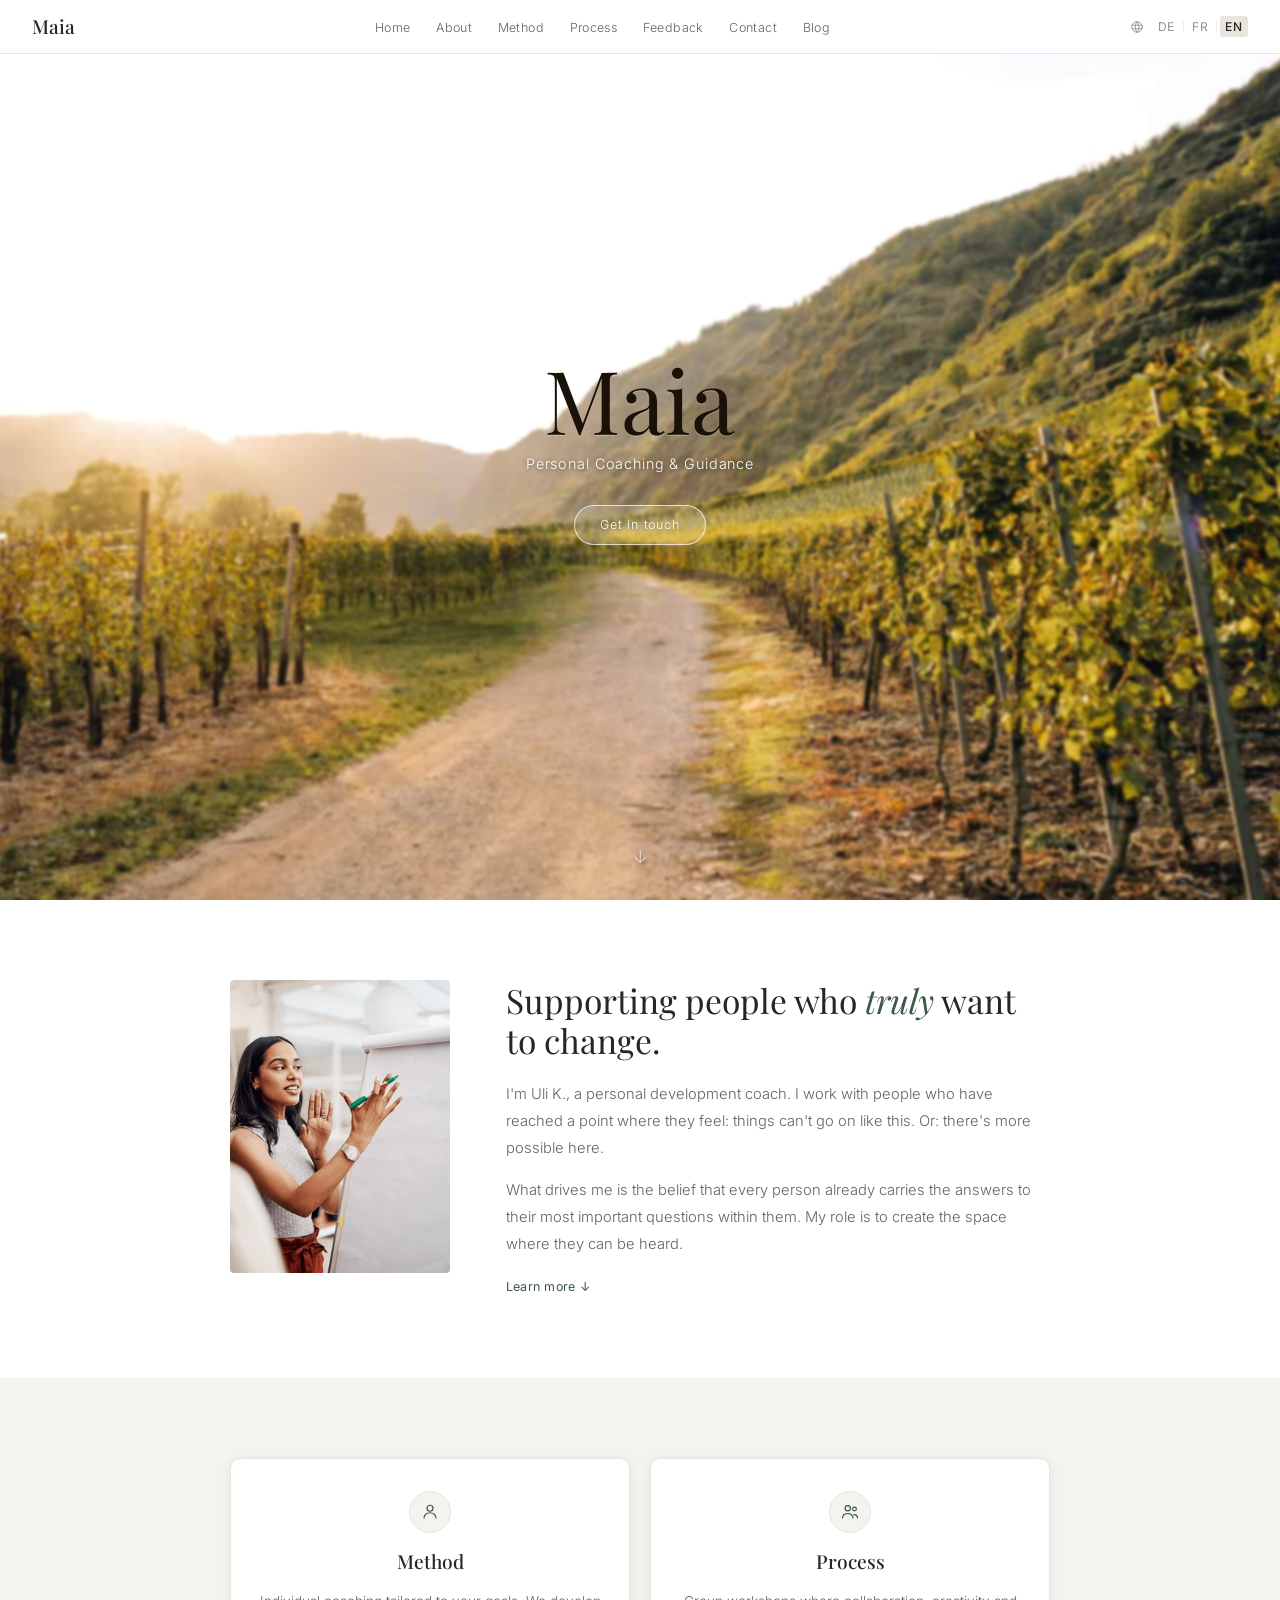
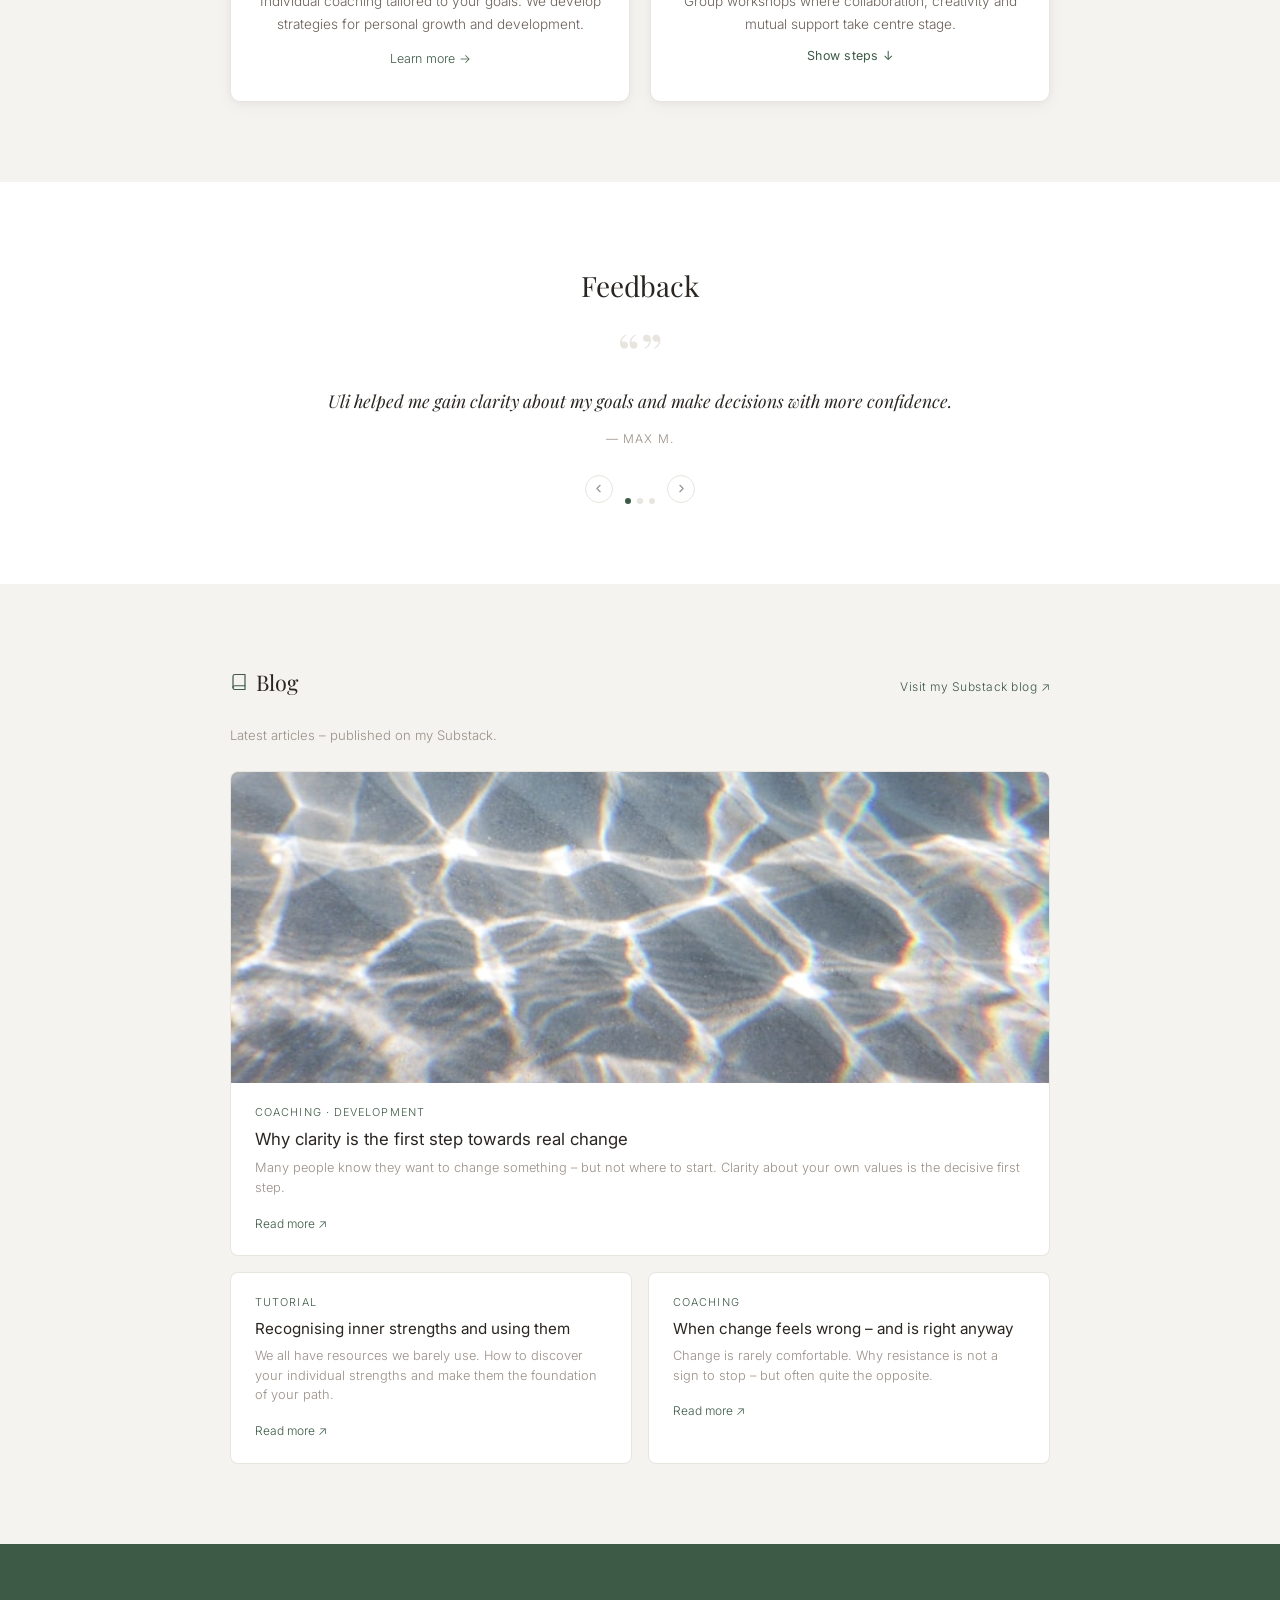
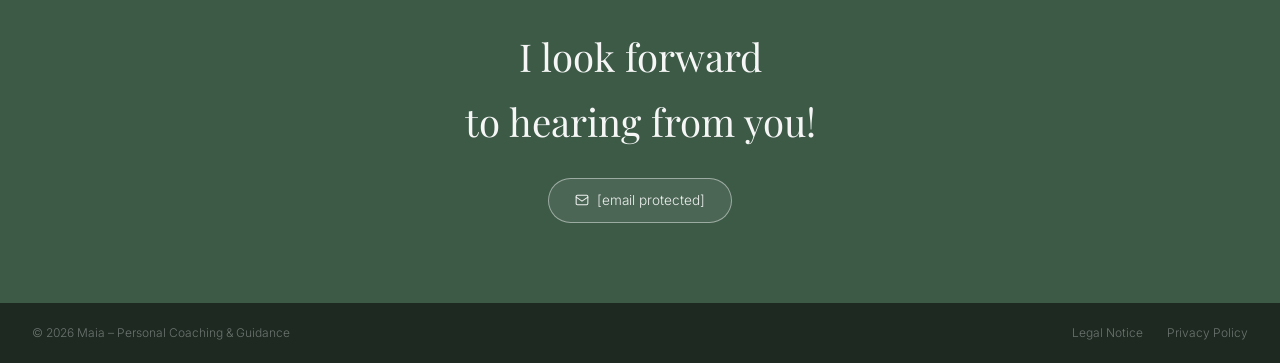
==== commit c469e7d4: "Add files via upload" ====
--- a/index.html
+++ b/index.html
@@ -10,7 +10,7 @@
   <meta property="og:description" content="Coaching für persönliche Entwicklung – ich helfe Menschen, ihre Stärken zu entdecken und klar ihre Ziele zu verfolgen." />
   <meta property="og:type"        content="website" />
   <meta property="og:url"         content="https://maia-coaching.de/" />
-  <meta property="og:image"       content="images/walk.jpg" />
+  <meta property="og:image"       content="https://iccycling.github.io/coaching_website_uli/blog/public/images/walk.jpg" />
   <meta property="og:locale"      content="de_DE" />
   <meta property="og:locale:alternate" content="fr_FR" />
   <meta property="og:locale:alternate" content="en_GB" />
@@ -91,9 +91,11 @@
       to   { transform: translateX(-50%) translateY(5px); }
     }
 
-    #testimonials     { background: var(--bg); }
-    #methods-approach { background: var(--bg-soft); }
-    #blog             { background: var(--bg-soft); }
+    /* ── SECTION BACKGROUNDS ── */
+    #about            { background: var(--white); }
+    #methods-approach { background: var(--bg); }
+    #testimonials     { background: var(--white); }
+    #blog             { background: var(--bg); }
 
     /* ── FEEDBACK NAVIGATION ── */
     .feedback-nav {
@@ -248,7 +250,7 @@
     <li><a href="#methods-approach" data-i18n="nav_process">Ablauf</a></li>
     <li><a href="#testimonials"     data-i18n="nav_feedback">Feedback</a></li>
     <li><a href="#contact"          data-i18n="nav_contact">Kontakt</a></li>
-    <li><a href="#blog" data-i18n="nav_blog">Blog</a></li>
+    <li><a href="#blog"          data-i18n="nav_blog">Blog</a></li>
   </ul>
   <div class="nav-right">
     <svg class="nav-globe" viewBox="0 0 24 24" aria-hidden="true">
@@ -277,7 +279,7 @@
   <a href="#methods-approach" onclick="closeMenu()" data-i18n="nav_process">Ablauf</a>
   <a href="#testimonials"     onclick="closeMenu()" data-i18n="nav_feedback">Feedback</a>
   <a href="#contact"          onclick="closeMenu()" data-i18n="nav_contact">Kontakt</a>
-  <a href="#blog" data-i18n="nav_blog">Blog</a>
+  <a href="#blog"             onclick="closeMenu()" data-i18n="nav_blog">Blog</a>
   <div class="mobile-lang">
     <button class="lang-btn active" onclick="setLang('de');closeMenu()">DE</button>
     <span class="lang-sep">|</span>
@@ -303,15 +305,16 @@
 
 <!-- ── ÜBER MICH ── -->
 <section class="page-section" id="about">
-  <div class="content-col">
-    <div class="card about-card reveal">
-      <img class="about-portrait"
+  <div class="content-col-wide">
+    <div class="about-editorial reveal">
+      <img class="about-editorial-img"
         src="images/portrait.webp"
         alt="Portrait Uli K."
       />
-      <div class="about-text-block">
-        <h2 data-i18n="about_title">Über mich</h2>
-        <p data-i18n="about_text">Ich bin Uli K., Coach für persönliche Entwicklung. Ich helfe Menschen, ihre Stärken zu entdecken und klar ihre Ziele zu verfolgen. Werte: Authentizität, Vertrauen, Klarheit.</p>
+      <div class="about-editorial-text">
+        <h2 data-i18n="about_title">Menschen begleiten,<br>die sich <em>wirklich</em> verändern wollen.</h2>
+        <p data-i18n="about_text1">Ich bin Uli K. – Coach für persönliche Entwicklung. Ich arbeite mit Menschen, die an einem Punkt stehen, wo sie spüren: So kann es nicht weitergehen. Oder: Da ist noch mehr möglich.</p>
+        <p data-i18n="about_text2">Was mich antreibt, ist die Überzeugung, dass jeder Mensch die Antworten auf seine wichtigsten Fragen bereits in sich trägt. Meine Aufgabe ist es, den Raum zu schaffen, in dem sie hörbar werden.</p>
         <button class="toggle-btn" onclick="toggleAbout(this)">
           <span data-i18n="about_more">Mehr erfahren</span> <span class="chev">↓</span>
         </button>
@@ -466,8 +469,9 @@
     nav_process:'Ablauf', nav_feedback:'Feedback', nav_contact:'Kontakt', nav_blog:'Blog',
     hero_tagline:'Persönliches Coaching & Begleitung',
     hero_cta:'Jetzt Kontakt aufnehmen',
-    about_title:'Über mich',
-    about_text:'Ich bin Uli K., Coach für persönliche Entwicklung. Ich helfe Menschen, ihre Stärken zu entdecken und klar ihre Ziele zu verfolgen. Werte: Authentizität, Vertrauen, Klarheit.',
+    about_title:'Menschen begleiten,<br>die sich <em>wirklich</em> verändern wollen.',
+    about_text1:'Ich bin Uli K. – Coach für persönliche Entwicklung. Ich arbeite mit Menschen, die an einem Punkt stehen, wo sie spüren: So kann es nicht weitergehen. Oder: Da ist noch mehr möglich.',
+    about_text2:'Was mich antreibt, ist die Überzeugung, dass jeder Mensch die Antworten auf seine wichtigsten Fragen bereits in sich trägt. Meine Aufgabe ist es, den Raum zu schaffen, in dem sie hörbar werden.',
     about_more:'Mehr erfahren', about_less:'Weniger anzeigen',
     about_focus_label:'Meine Schwerpunkte:',
     focus_1:'Persönliche Entwicklung', focus_2:'Zielklarheit & Strategie', focus_3:'Workshops & Coaching',
@@ -506,8 +510,9 @@
     nav_process:'Déroulement', nav_feedback:'Avis', nav_contact:'Contact', nav_blog:'Blog',
     hero_tagline:'Coaching personnel & accompagnement',
     hero_cta:'Prendre contact',
-    about_title:'À propos de moi',
-    about_text:'Je suis Uli K., coach en développement personnel. J\'aide les gens à découvrir leurs forces et à poursuivre leurs objectifs avec clarté. Valeurs : authenticité, confiance, clarté.',
+    about_title:'Accompagner les personnes qui veulent <em>vraiment</em> changer.',
+    about_text1:'Je suis Uli K., coach en développement personnel. Je travaille avec des personnes qui sentent qu\'elles sont à un tournant – là où continuer comme avant n\'est plus une option.',
+    about_text2:'Ce qui me motive, c\'est la conviction que chacun porte déjà en soi les réponses à ses questions les plus importantes. Mon rôle est de créer l\'espace pour qu\'elles deviennent audibles.',
     about_more:'En savoir plus', about_less:'Réduire',
     about_focus_label:'Mes domaines :',
     focus_1:'Développement personnel', focus_2:'Clarté des objectifs & stratégie', focus_3:'Ateliers & coaching',
@@ -546,8 +551,9 @@
     nav_process:'Process', nav_feedback:'Feedback', nav_contact:'Contact', nav_blog:'Blog',
     hero_tagline:'Personal Coaching & Guidance',
     hero_cta:'Get in touch',
-    about_title:'About me',
-    about_text:'I\'m Uli K., a personal development coach. I help people discover their strengths and pursue their goals with clarity. Values: authenticity, trust, clarity.',
+    about_title:'Supporting people who <em>truly</em> want to change.',
+    about_text1:'I\'m Uli K., a personal development coach. I work with people who have reached a point where they feel: things can\'t go on like this. Or: there\'s more possible here.',
+    about_text2:'What drives me is the belief that every person already carries the answers to their most important questions within them. My role is to create the space where they can be heard.',
     about_more:'Learn more', about_less:'Show less',
     about_focus_label:'My focus areas:',
     focus_1:'Personal development', focus_2:'Goal clarity & strategy', focus_3:'Workshops & coaching',
--- a/style.css
+++ b/style.css
@@ -211,6 +211,39 @@
   flex-shrink: 0;
 }
 
+/* ── ÜBER MICH EDITORIAL ── */
+.about-editorial {
+  display: grid;
+  grid-template-columns: 220px 1fr;
+  gap: 3.5rem;
+  align-items: start;
+}
+.about-editorial-img {
+  width: 100%;
+  aspect-ratio: 3/4;
+  object-fit: cover;
+  object-position: top;
+  border-radius: 4px;
+}
+.about-editorial-text h2 {
+  font-family: var(--serif);
+  font-size: clamp(1.6rem, 3vw, 2.1rem);
+  font-weight: 400;
+  line-height: 1.2;
+  margin-bottom: 1.25rem;
+  color: var(--text);
+}
+.about-editorial-text h2 em {
+  font-style: italic;
+  color: var(--green);
+}
+.about-editorial-text p {
+  font-size: .92rem;
+  color: var(--body-text);
+  line-height: 1.85;
+  margin-bottom: .9rem;
+}
+
 /* ── METHOD CARDS ── */
 .two-cards {
   display: grid;
@@ -571,6 +604,8 @@
   .nav-links { display: none; }
   .page-section { padding: 3.5rem 1rem; }
   .about-card { flex-direction: column; gap: 1.25rem; }
+  .about-editorial { grid-template-columns: 1fr; gap: 1.75rem; }
+  .about-editorial-img { aspect-ratio: 4/3; max-height: 260px; }
   .two-cards { grid-template-columns: 1fr; }
   .blog-two { grid-template-columns: 1fr; }
   footer { flex-direction: column; gap: .75rem; text-align: center; }
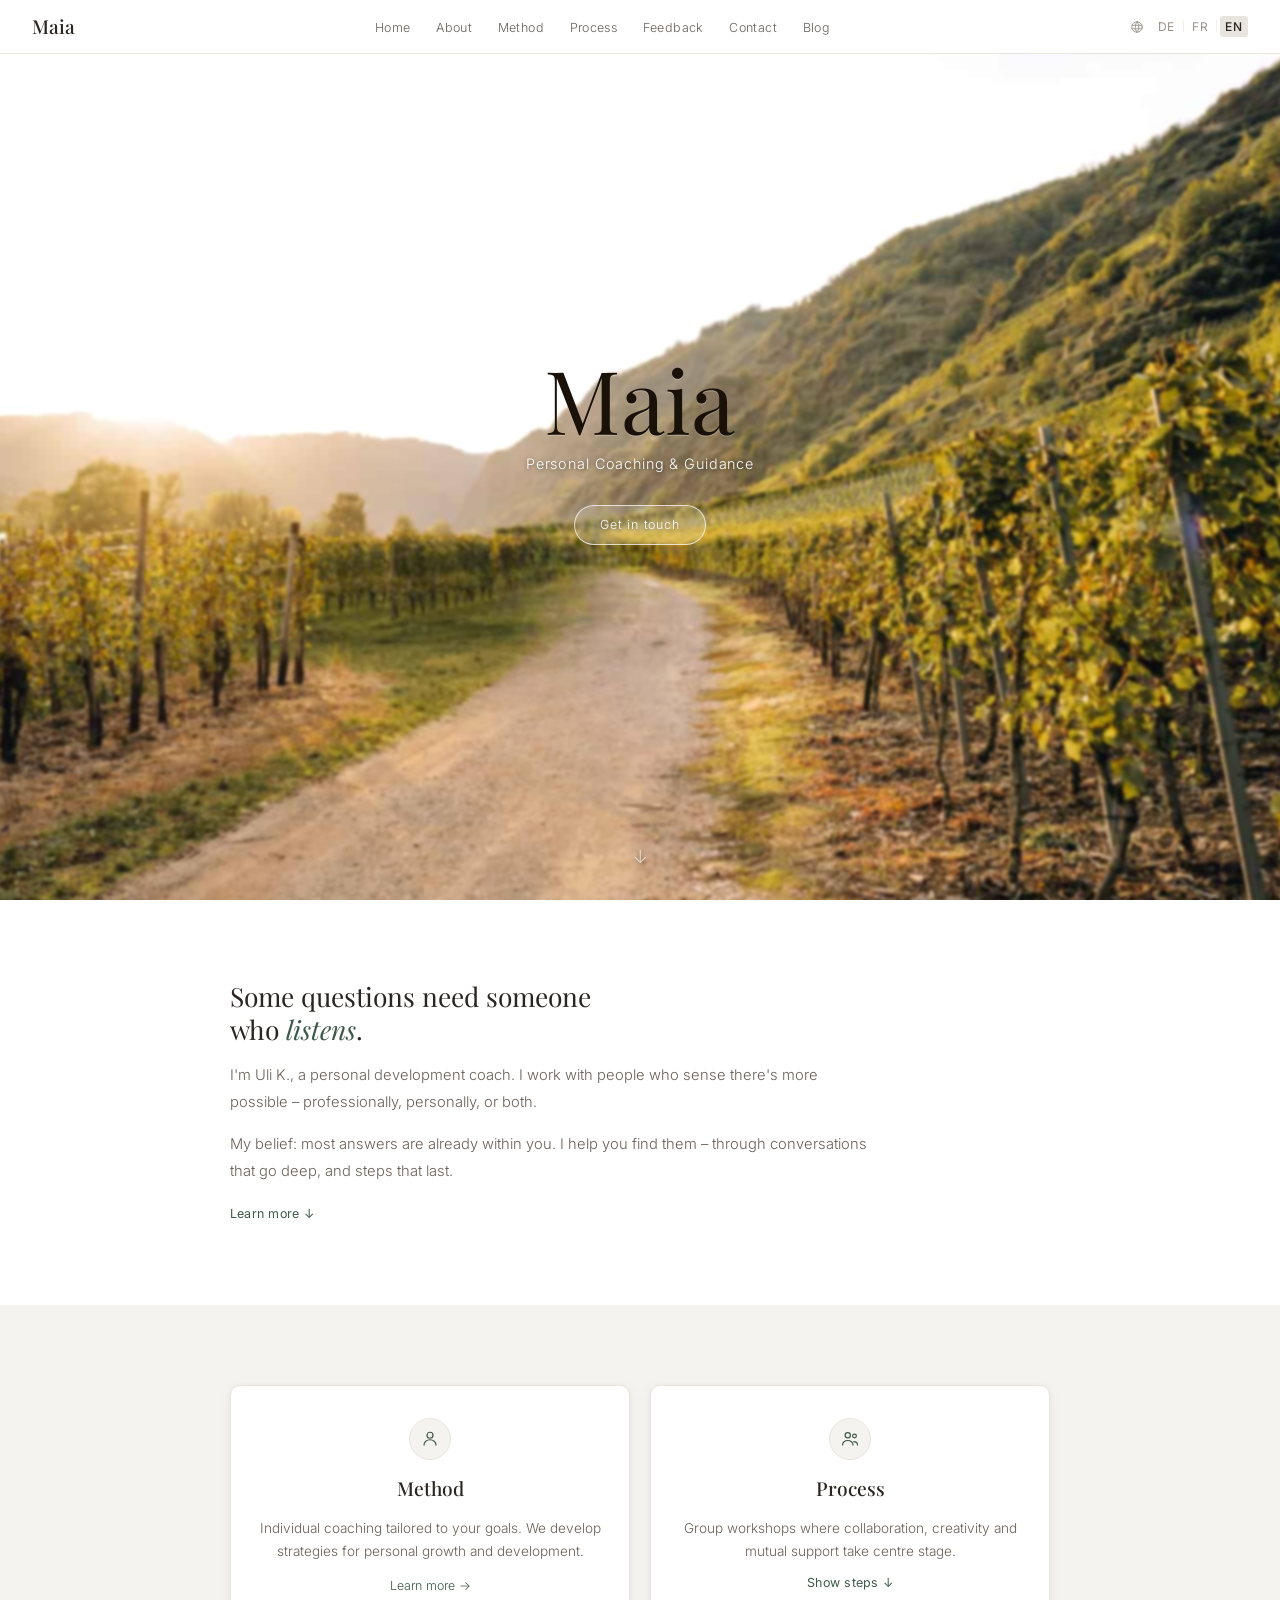
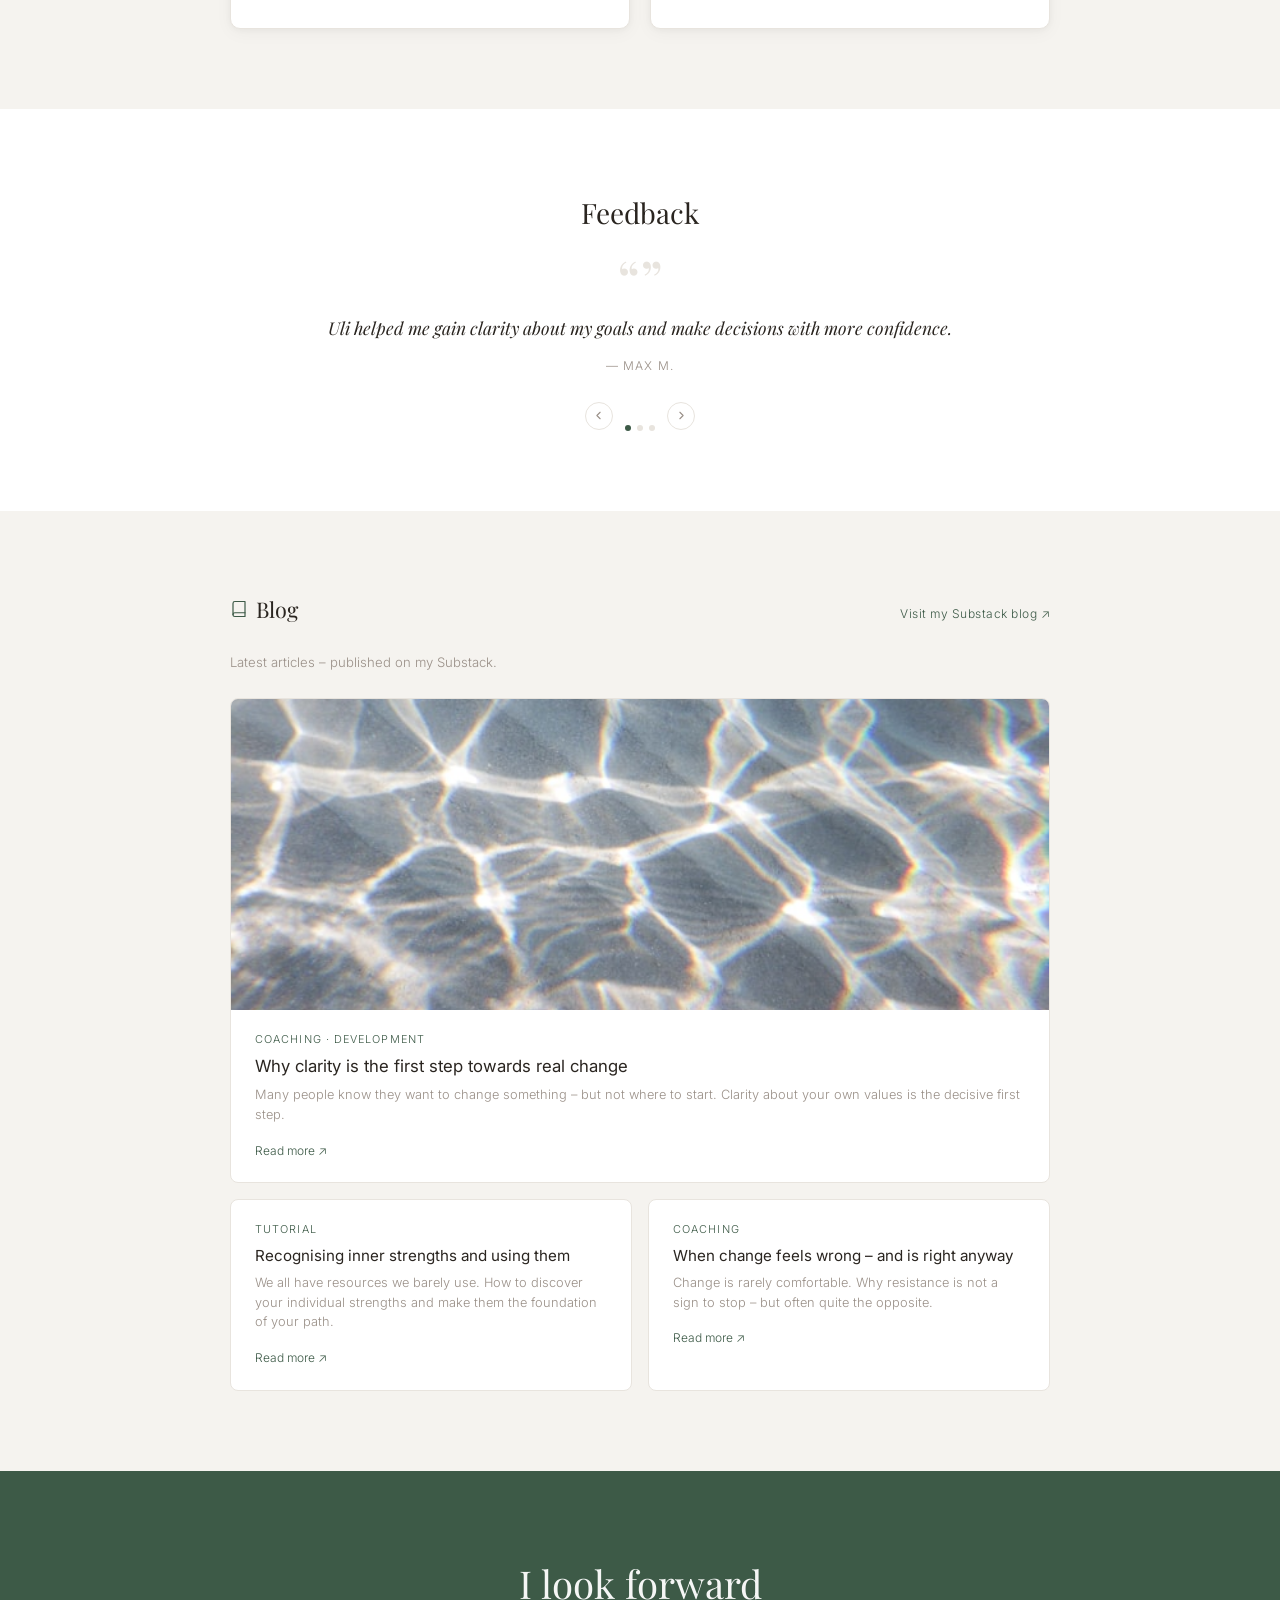
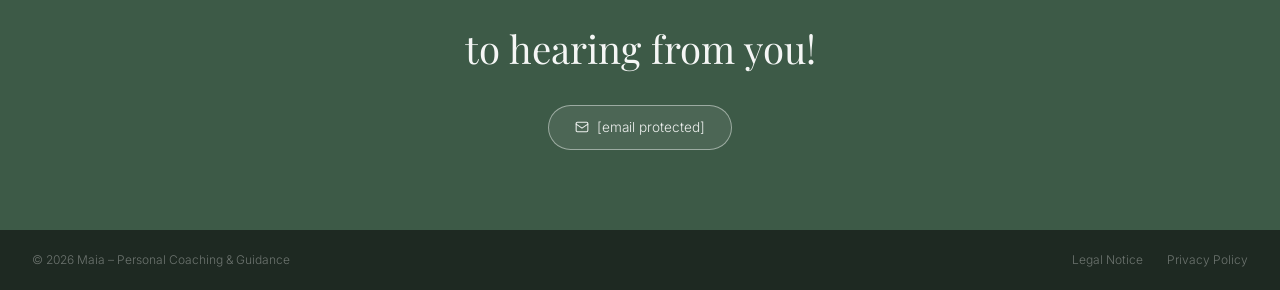
==== commit 6e41b39b: "Add files via upload" ====
--- a/index.html
+++ b/index.html
@@ -307,24 +307,28 @@
 <section class="page-section" id="about">
   <div class="content-col-wide">
     <div class="about-editorial reveal">
-      <img class="about-editorial-img"
-        src="images/portrait.webp"
-        alt="Portrait Uli K."
-      />
       <div class="about-editorial-text">
-        <h2 data-i18n="about_title">Menschen begleiten,<br>die sich <em>wirklich</em> verändern wollen.</h2>
-        <p data-i18n="about_text1">Ich bin Uli K. – Coach für persönliche Entwicklung. Ich arbeite mit Menschen, die an einem Punkt stehen, wo sie spüren: So kann es nicht weitergehen. Oder: Da ist noch mehr möglich.</p>
-        <p data-i18n="about_text2">Was mich antreibt, ist die Überzeugung, dass jeder Mensch die Antworten auf seine wichtigsten Fragen bereits in sich trägt. Meine Aufgabe ist es, den Raum zu schaffen, in dem sie hörbar werden.</p>
+        <h2 data-i18n="about_title">Manche Fragen brauchen jemanden,<br>der <em>zuhört</em>.</h2>
+        <p data-i18n="about_text1">Ich bin Uli K., Coach für persönliche Entwicklung. Ich arbeite mit Menschen, die spüren, dass da noch mehr möglich ist – beruflich, persönlich oder beides.</p>
+        <p data-i18n="about_text2">Meine Überzeugung: Die meisten Antworten trägt man bereits in sich. Ich helfe, sie zu finden – durch Gespräche, die in die Tiefe gehen, und Schritte, die tragen.</p>
         <button class="toggle-btn" onclick="toggleAbout(this)">
           <span data-i18n="about_more">Mehr erfahren</span> <span class="chev">↓</span>
         </button>
         <div class="about-extra">
-          <p style="font-size:.85rem;color:var(--body-text);margin-bottom:.75rem;" data-i18n="about_focus_label">Meine Schwerpunkte:</p>
-          <ul class="focus-list">
-            <li data-i18n="focus_1">Persönliche Entwicklung</li>
-            <li data-i18n="focus_2">Zielklarheit & Strategie</li>
-            <li data-i18n="focus_3">Workshops & Coaching</li>
-          </ul>
+          <div class="about-extra-inner">
+            <img class="about-portrait-expanded"
+              src="images/portrait.webp"
+              alt="Portrait Uli K."
+            />
+            <div>
+              <p style="font-size:.85rem;color:var(--body-text);margin-bottom:.75rem;" data-i18n="about_focus_label">Meine Schwerpunkte:</p>
+              <ul class="focus-list">
+                <li data-i18n="focus_1">Persönliche Entwicklung</li>
+                <li data-i18n="focus_2">Zielklarheit & Strategie</li>
+                <li data-i18n="focus_3">Workshops & Coaching</li>
+              </ul>
+            </div>
+          </div>
         </div>
       </div>
     </div>
@@ -469,9 +473,9 @@
     nav_process:'Ablauf', nav_feedback:'Feedback', nav_contact:'Kontakt', nav_blog:'Blog',
     hero_tagline:'Persönliches Coaching & Begleitung',
     hero_cta:'Jetzt Kontakt aufnehmen',
-    about_title:'Menschen begleiten,<br>die sich <em>wirklich</em> verändern wollen.',
-    about_text1:'Ich bin Uli K. – Coach für persönliche Entwicklung. Ich arbeite mit Menschen, die an einem Punkt stehen, wo sie spüren: So kann es nicht weitergehen. Oder: Da ist noch mehr möglich.',
-    about_text2:'Was mich antreibt, ist die Überzeugung, dass jeder Mensch die Antworten auf seine wichtigsten Fragen bereits in sich trägt. Meine Aufgabe ist es, den Raum zu schaffen, in dem sie hörbar werden.',
+    about_title:'Manche Fragen brauchen jemanden,<br>der <em>zuhört</em>.',
+    about_text1:'Ich bin Uli K., Coach für persönliche Entwicklung. Ich arbeite mit Menschen, die spüren, dass da noch mehr möglich ist – beruflich, persönlich oder beides.',
+    about_text2:'Meine Überzeugung: Die meisten Antworten trägt man bereits in sich. Ich helfe, sie zu finden – durch Gespräche, die in die Tiefe gehen, und Schritte, die tragen.',
     about_more:'Mehr erfahren', about_less:'Weniger anzeigen',
     about_focus_label:'Meine Schwerpunkte:',
     focus_1:'Persönliche Entwicklung', focus_2:'Zielklarheit & Strategie', focus_3:'Workshops & Coaching',
@@ -510,9 +514,9 @@
     nav_process:'Déroulement', nav_feedback:'Avis', nav_contact:'Contact', nav_blog:'Blog',
     hero_tagline:'Coaching personnel & accompagnement',
     hero_cta:'Prendre contact',
-    about_title:'Accompagner les personnes qui veulent <em>vraiment</em> changer.',
-    about_text1:'Je suis Uli K., coach en développement personnel. Je travaille avec des personnes qui sentent qu\'elles sont à un tournant – là où continuer comme avant n\'est plus une option.',
-    about_text2:'Ce qui me motive, c\'est la conviction que chacun porte déjà en soi les réponses à ses questions les plus importantes. Mon rôle est de créer l\'espace pour qu\'elles deviennent audibles.',
+    about_title:'Certaines questions ont besoin de quelqu\'un<br>qui <em>écoute</em>.',
+    about_text1:'Je suis Uli K., coach en développement personnel. Je travaille avec des personnes qui sentent qu\'il y a encore plus de possible – professionnellement, personnellement, ou les deux.',
+    about_text2:'Ma conviction : la plupart des réponses sont déjà en vous. Je vous aide à les trouver – à travers des conversations en profondeur et des pas qui portent.',
     about_more:'En savoir plus', about_less:'Réduire',
     about_focus_label:'Mes domaines :',
     focus_1:'Développement personnel', focus_2:'Clarté des objectifs & stratégie', focus_3:'Ateliers & coaching',
@@ -551,9 +555,9 @@
     nav_process:'Process', nav_feedback:'Feedback', nav_contact:'Contact', nav_blog:'Blog',
     hero_tagline:'Personal Coaching & Guidance',
     hero_cta:'Get in touch',
-    about_title:'Supporting people who <em>truly</em> want to change.',
-    about_text1:'I\'m Uli K., a personal development coach. I work with people who have reached a point where they feel: things can\'t go on like this. Or: there\'s more possible here.',
-    about_text2:'What drives me is the belief that every person already carries the answers to their most important questions within them. My role is to create the space where they can be heard.',
+    about_title:'Some questions need someone<br>who <em>listens</em>.',
+    about_text1:'I\'m Uli K., a personal development coach. I work with people who sense there\'s more possible – professionally, personally, or both.',
+    about_text2:'My belief: most answers are already within you. I help you find them – through conversations that go deep, and steps that last.',
     about_more:'Learn more', about_less:'Show less',
     about_focus_label:'My focus areas:',
     focus_1:'Personal development', focus_2:'Goal clarity & strategy', focus_3:'Workshops & coaching',
--- a/style.css
+++ b/style.css
@@ -213,35 +213,43 @@
 
 /* ── ÜBER MICH EDITORIAL ── */
 .about-editorial {
-  display: grid;
-  grid-template-columns: 220px 1fr;
-  gap: 3.5rem;
-  align-items: start;
-}
-.about-editorial-img {
-  width: 100%;
-  aspect-ratio: 3/4;
+  max-width: 640px;
+}
+.about-editorial-text h2 {
+  font-family: var(--serif);
+  font-size: clamp(1.3rem, 2.5vw, 1.65rem);
+  font-weight: 400;
+  line-height: 1.25;
+  margin-bottom: 1rem;
+  color: var(--text);
+}
+.about-editorial-text h2 em {
+  font-style: italic;
+  color: var(--green);
+}
+.about-editorial-text p {
+  font-size: .92rem;
+  color: var(--body-text);
+  line-height: 1.85;
+  margin-bottom: .9rem;
+}
+.about-extra-inner {
+  display: flex;
+  align-items: flex-start;
+  gap: 1.5rem;
+  padding-top: .9rem;
+}
+.about-portrait-expanded {
+  width: 96px;
+  height: 96px;
+  border-radius: 50%;
   object-fit: cover;
   object-position: top;
-  border-radius: 4px;
-}
-.about-editorial-text h2 {
-  font-family: var(--serif);
-  font-size: clamp(1.6rem, 3vw, 2.1rem);
-  font-weight: 400;
-  line-height: 1.2;
-  margin-bottom: 1.25rem;
-  color: var(--text);
-}
-.about-editorial-text h2 em {
-  font-style: italic;
-  color: var(--green);
-}
-.about-editorial-text p {
-  font-size: .92rem;
-  color: var(--body-text);
-  line-height: 1.85;
-  margin-bottom: .9rem;
+  flex-shrink: 0;
+  border: 2px solid var(--border);
+}
+@media (max-width: 640px) {
+  .about-extra-inner { flex-direction: column; gap: 1rem; }
 }
 
 /* ── METHOD CARDS ── */
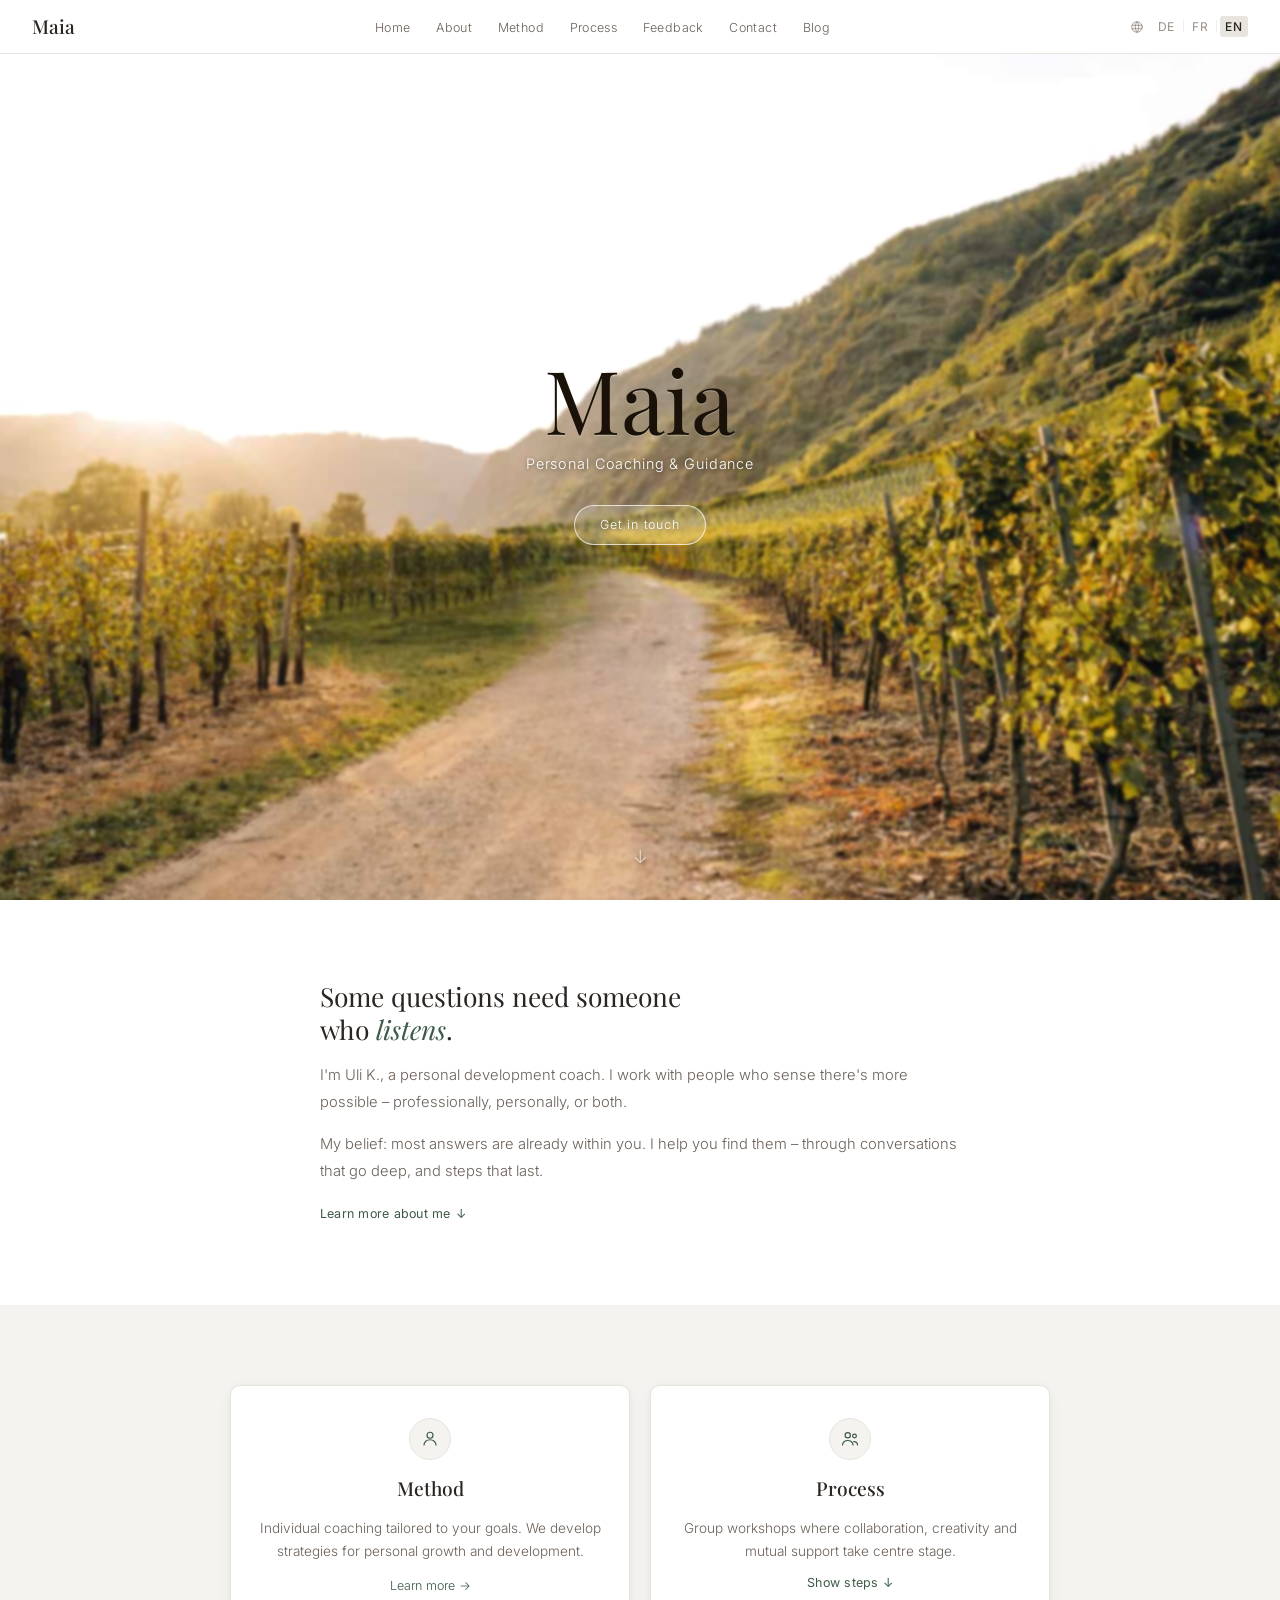
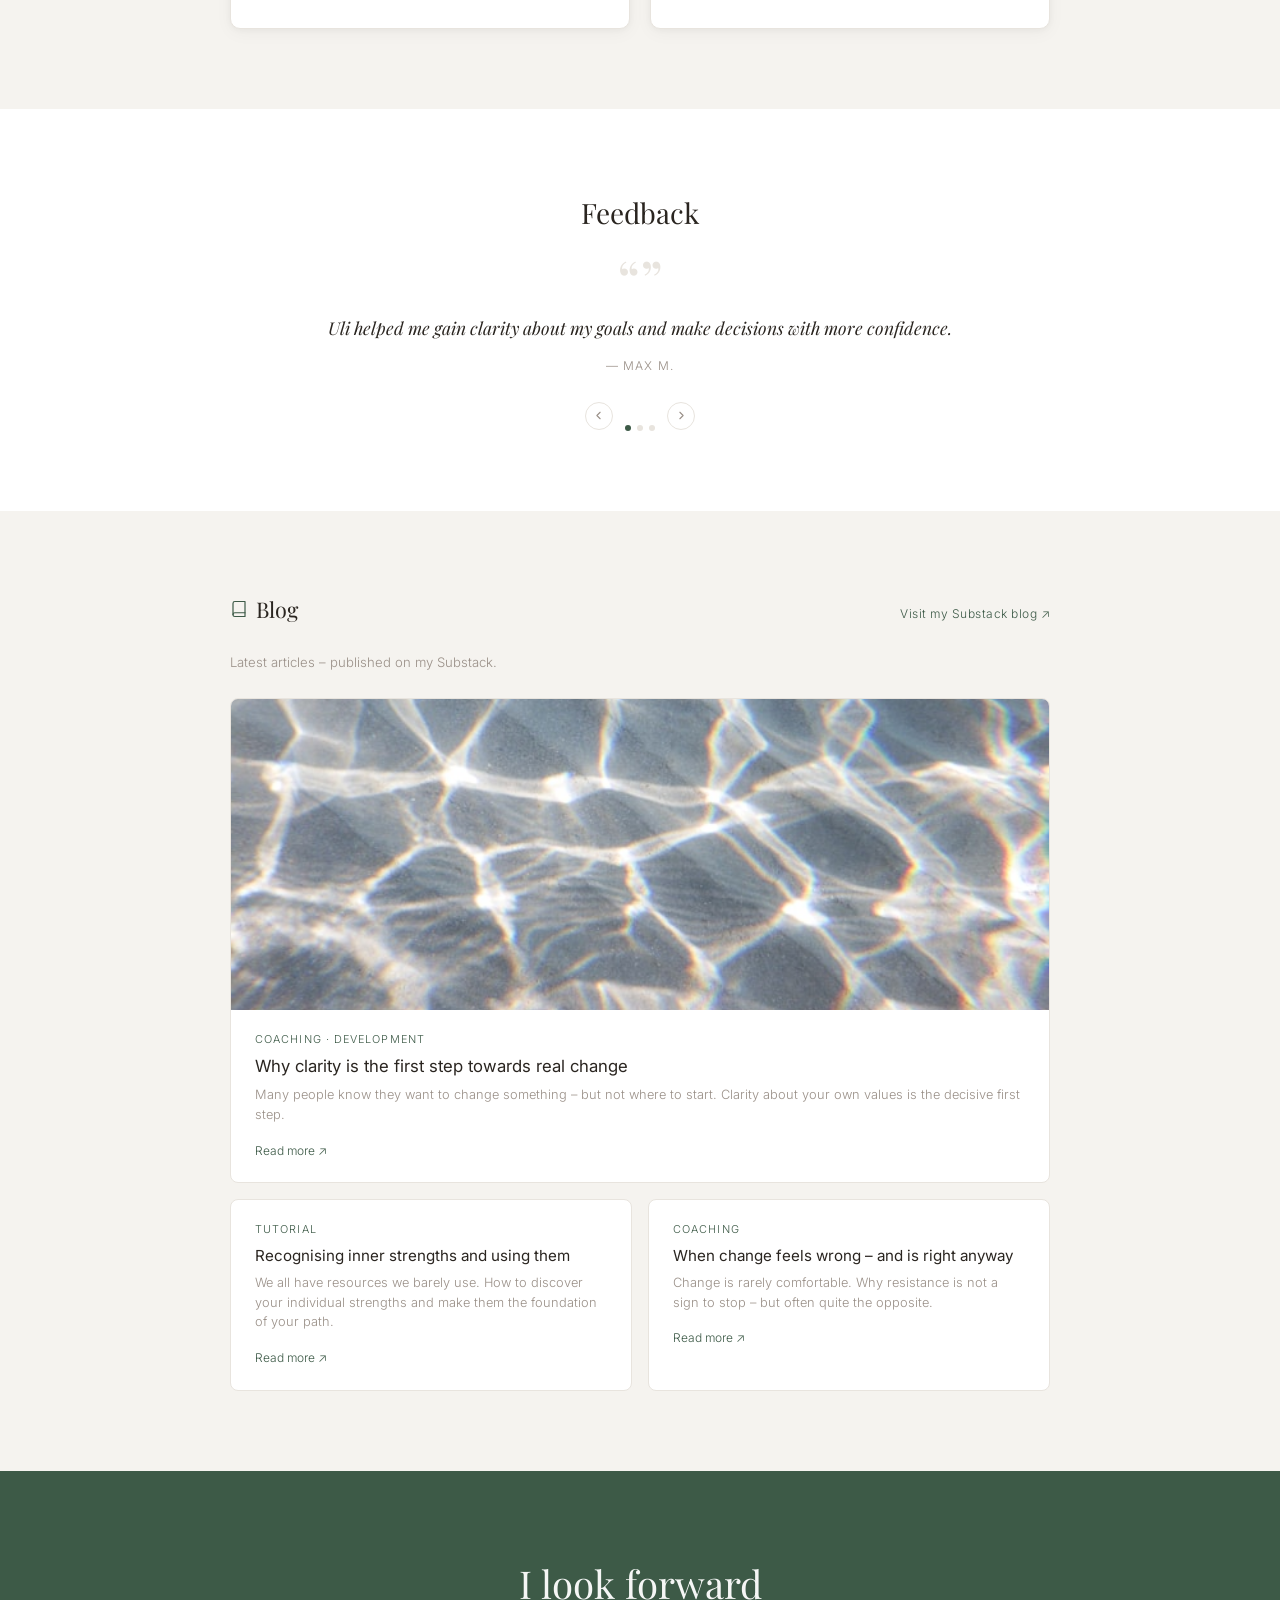
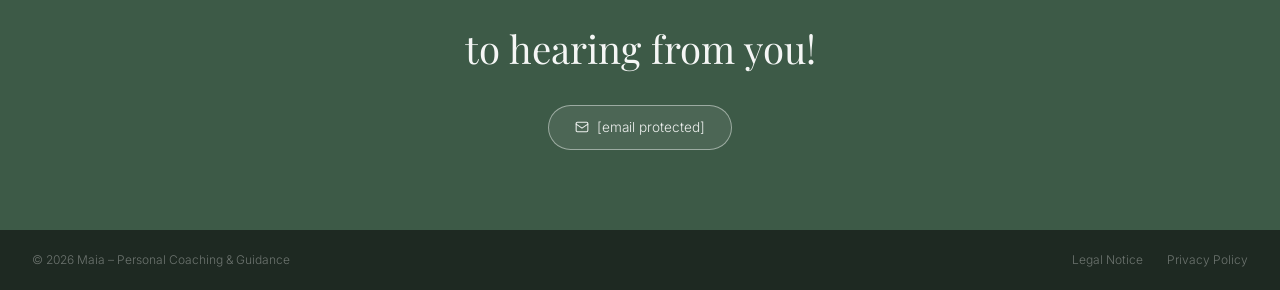
==== commit 8d3ac021: "Add files via upload" ====
--- a/index.html
+++ b/index.html
@@ -305,14 +305,14 @@
 
 <!-- ── ÜBER MICH ── -->
 <section class="page-section" id="about">
-  <div class="content-col-wide">
+  <div class="content-col">
     <div class="about-editorial reveal">
       <div class="about-editorial-text">
         <h2 data-i18n="about_title">Manche Fragen brauchen jemanden,<br>der <em>zuhört</em>.</h2>
         <p data-i18n="about_text1">Ich bin Uli K., Coach für persönliche Entwicklung. Ich arbeite mit Menschen, die spüren, dass da noch mehr möglich ist – beruflich, persönlich oder beides.</p>
         <p data-i18n="about_text2">Meine Überzeugung: Die meisten Antworten trägt man bereits in sich. Ich helfe, sie zu finden – durch Gespräche, die in die Tiefe gehen, und Schritte, die tragen.</p>
         <button class="toggle-btn" onclick="toggleAbout(this)">
-          <span data-i18n="about_more">Mehr erfahren</span> <span class="chev">↓</span>
+          <span data-i18n="about_more">Mehr über mich erfahren</span> <span class="chev">↓</span>
         </button>
         <div class="about-extra">
           <div class="about-extra-inner">
@@ -321,12 +321,14 @@
               alt="Portrait Uli K."
             />
             <div>
-              <p style="font-size:.85rem;color:var(--body-text);margin-bottom:.75rem;" data-i18n="about_focus_label">Meine Schwerpunkte:</p>
+              <p class="about-quote" data-i18n="about_quote">„Ich glaube daran, dass jeder Mensch mehr Klarheit, mehr Leichtigkeit und mehr Stimmigkeit in seinem Leben erreichen kann – wenn er den richtigen Raum dafür hat."</p>
+              <p style="font-size:.85rem;color:var(--body-text);margin:.9rem 0 .6rem;" data-i18n="about_focus_label">Meine Schwerpunkte:</p>
               <ul class="focus-list">
                 <li data-i18n="focus_1">Persönliche Entwicklung</li>
                 <li data-i18n="focus_2">Zielklarheit & Strategie</li>
                 <li data-i18n="focus_3">Workshops & Coaching</li>
               </ul>
+              <p class="about-background" data-i18n="about_background">Ausgebildet in systemischem Coaching, mit Erfahrung aus über 200 Einzel- und Gruppensessions.</p>
             </div>
           </div>
         </div>
@@ -476,7 +478,9 @@
     about_title:'Manche Fragen brauchen jemanden,<br>der <em>zuhört</em>.',
     about_text1:'Ich bin Uli K., Coach für persönliche Entwicklung. Ich arbeite mit Menschen, die spüren, dass da noch mehr möglich ist – beruflich, persönlich oder beides.',
     about_text2:'Meine Überzeugung: Die meisten Antworten trägt man bereits in sich. Ich helfe, sie zu finden – durch Gespräche, die in die Tiefe gehen, und Schritte, die tragen.',
-    about_more:'Mehr erfahren', about_less:'Weniger anzeigen',
+    about_more:'Mehr über mich erfahren', about_less:'Weniger anzeigen',
+    about_quote:'„Ich glaube daran, dass jeder Mensch mehr Klarheit, mehr Leichtigkeit und mehr Stimmigkeit in seinem Leben erreichen kann – wenn er den richtigen Raum dafür hat."',
+    about_background:'Ausgebildet in systemischem Coaching, mit Erfahrung aus über 200 Einzel- und Gruppensessions.',
     about_focus_label:'Meine Schwerpunkte:',
     focus_1:'Persönliche Entwicklung', focus_2:'Zielklarheit & Strategie', focus_3:'Workshops & Coaching',
     method_title:'Methode',
@@ -517,7 +521,9 @@
     about_title:'Certaines questions ont besoin de quelqu\'un<br>qui <em>écoute</em>.',
     about_text1:'Je suis Uli K., coach en développement personnel. Je travaille avec des personnes qui sentent qu\'il y a encore plus de possible – professionnellement, personnellement, ou les deux.',
     about_text2:'Ma conviction : la plupart des réponses sont déjà en vous. Je vous aide à les trouver – à travers des conversations en profondeur et des pas qui portent.',
-    about_more:'En savoir plus', about_less:'Réduire',
+    about_more:'En savoir plus sur moi', about_less:'Réduire',
+    about_quote:'« Je crois que chaque personne peut atteindre plus de clarté, de légèreté et de cohérence dans sa vie – avec le bon espace pour cela. »',
+    about_background:'Formée en coaching systémique, avec l\'expérience de plus de 200 sessions individuelles et collectives.',
     about_focus_label:'Mes domaines :',
     focus_1:'Développement personnel', focus_2:'Clarté des objectifs & stratégie', focus_3:'Ateliers & coaching',
     method_title:'Méthode',
@@ -558,7 +564,9 @@
     about_title:'Some questions need someone<br>who <em>listens</em>.',
     about_text1:'I\'m Uli K., a personal development coach. I work with people who sense there\'s more possible – professionally, personally, or both.',
     about_text2:'My belief: most answers are already within you. I help you find them – through conversations that go deep, and steps that last.',
-    about_more:'Learn more', about_less:'Show less',
+    about_more:'Learn more about me', about_less:'Show less',
+    about_quote:'"I believe that every person can achieve more clarity, ease and alignment in their life – when given the right space to do so."',
+    about_background:'Trained in systemic coaching, with experience from over 200 individual and group sessions.',
     about_focus_label:'My focus areas:',
     focus_1:'Personal development', focus_2:'Goal clarity & strategy', focus_3:'Workshops & coaching',
     method_title:'Method',
--- a/style.css
+++ b/style.css
@@ -247,6 +247,22 @@
   object-position: top;
   flex-shrink: 0;
   border: 2px solid var(--border);
+}
+.about-quote {
+  font-family: var(--serif);
+  font-style: italic;
+  font-size: .9rem;
+  color: var(--body-text);
+  line-height: 1.75;
+  border-left: 2px solid var(--green);
+  padding-left: .85rem;
+  margin-bottom: .25rem;
+}
+.about-background {
+  margin-top: .9rem;
+  font-size: .78rem;
+  color: var(--muted);
+  line-height: 1.6;
 }
 @media (max-width: 640px) {
   .about-extra-inner { flex-direction: column; gap: 1rem; }
